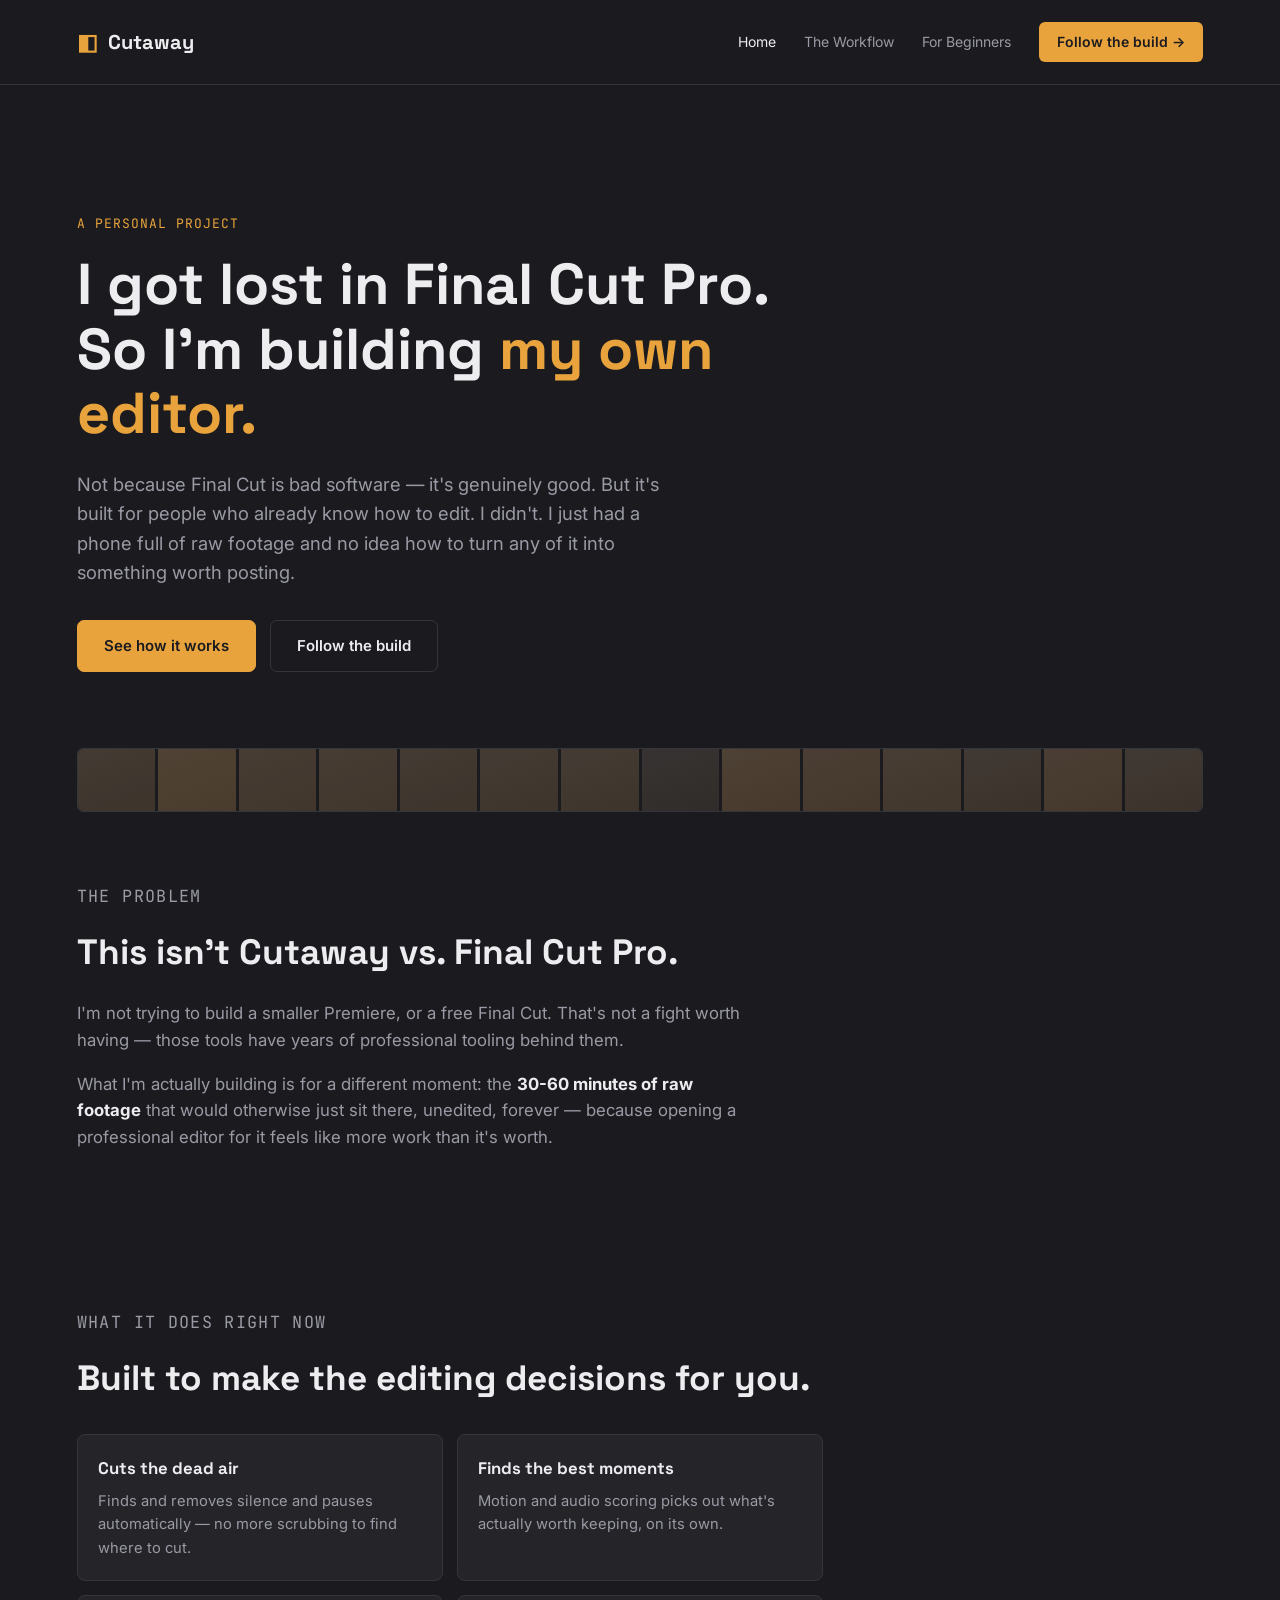
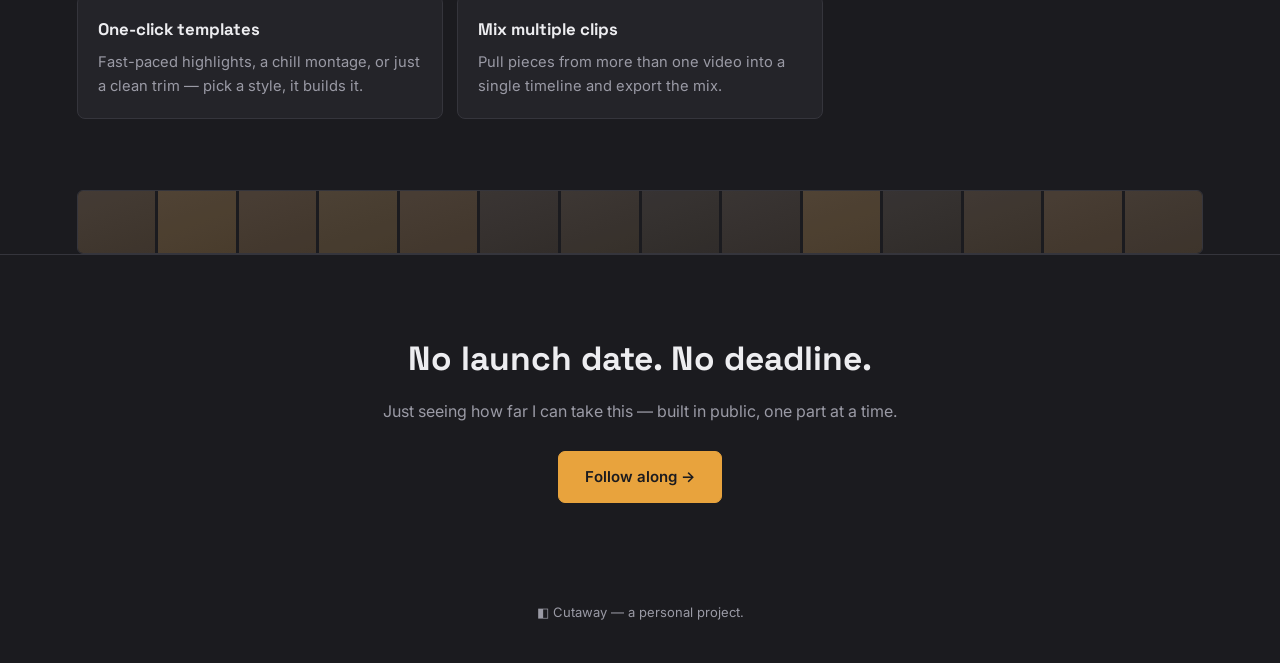
==== index.html @ 30708820 "Add files via upload" ====
<!DOCTYPE html>
<html lang="en">
<head>
<meta charset="UTF-8">
<meta name="viewport" content="width=device-width, initial-scale=1.0">
<title>Cutaway — I got lost in Final Cut Pro, so I'm building my own editor</title>
<meta name="description" content="A personal project: building a video editor for people who get lost in Final Cut Pro or Premiere and just want their raw footage turned into something postable.">
<link rel="stylesheet" href="styles.css">
</head>
<body>

<header class="site-header">
  <a class="wordmark" href="index.html">
    <span class="wordmark-mark">◧</span> Cutaway
  </a>
  <nav class="site-nav">
    <a href="index.html" aria-current="page">Home</a>
    <a href="workflow.html">The Workflow</a>
    <a href="beginners.html">For Beginners</a>
    <a class="nav-cta" href="#follow">Follow the build →</a>
  </nav>
</header>

<section class="hero">
  <p class="hero-eyebrow">A personal project</p>
  <h1>I got lost in Final Cut Pro.<br>So I'm building <em>my own editor.</em></h1>
  <p class="lede">
    Not because Final Cut is bad software — it's genuinely good. But it's built for people
    who already know how to edit. I didn't. I just had a phone full of raw footage and no
    idea how to turn any of it into something worth posting.
  </p>
  <div class="hero-actions">
    <a class="btn btn-primary" href="workflow.html">See how it works</a>
    <a class="btn" href="#follow">Follow the build</a>
  </div>
</section>

<div class="filmstrip" aria-hidden="true" id="filmstrip-1"></div>

<section class="section">
  <p class="section-label">The problem</p>
  <h2>This isn't Cutaway vs. Final Cut Pro.</h2>
  <p>
    I'm not trying to build a smaller Premiere, or a free Final Cut. That's not a fight
    worth having — those tools have years of professional tooling behind them.
  </p>
  <p>
    What I'm actually building is for a different moment: the <strong>30-60 minutes of raw
    footage</strong> that would otherwise just sit there, unedited, forever — because opening
    a professional editor for it feels like more work than it's worth.
  </p>
</section>

<section class="section">
  <p class="section-label">What it does right now</p>
  <h2>Built to make the editing decisions for you.</h2>
  <div class="feature-grid">
    <div class="feature-card">
      <h3>Cuts the dead air</h3>
      <p>Finds and removes silence and pauses automatically — no more scrubbing to find where to cut.</p>
    </div>
    <div class="feature-card">
      <h3>Finds the best moments</h3>
      <p>Motion and audio scoring picks out what's actually worth keeping, on its own.</p>
    </div>
    <div class="feature-card">
      <h3>One-click templates</h3>
      <p>Fast-paced highlights, a chill montage, or just a clean trim — pick a style, it builds it.</p>
    </div>
    <div class="feature-card">
      <h3>Mix multiple clips</h3>
      <p>Pull pieces from more than one video into a single timeline and export the mix.</p>
    </div>
  </div>
</section>

<div class="filmstrip" aria-hidden="true" id="filmstrip-2"></div>

<section class="footer-cta" id="follow">
  <h2>No launch date. No deadline.</h2>
  <p>Just seeing how far I can take this — built in public, one part at a time.</p>
  <a class="btn btn-primary" href="#" target="_blank" rel="noopener">Follow along →</a>
</section>

<footer class="site-footer">
  ◧ Cutaway — a personal project.
</footer>

<script>
  // Gives each filmstrip frame a slightly different, fixed tint so it
  // reads as a real filmstrip rather than a flat repeated pattern —
  // matching the actual app timeline this element is meant to evoke.
  document.querySelectorAll('.filmstrip').forEach((strip) => {
    for (let i = 0; i < 14; i++) {
      const frame = document.createElement('div');
      frame.className = 'filmstrip-frame';
      frame.style.setProperty('--frame-opacity', (0.05 + Math.random() * 0.16).toFixed(2));
      strip.appendChild(frame);
    }
  });
</script>

</body>
</html>
---- styles.css ----
@import url('https://fonts.googleapis.com/css2?family=Space+Grotesk:wght@500;700&family=Inter:wght@400;500;600&family=JetBrains+Mono:wght@500&display=swap');

:root {
  --bg: #1b1b1f;
  --bg-raised: #242429;
  --bg-raised-2: #2c2c33;
  --accent: #e8a33d;
  --accent-dim: #8a6428;
  --text: #ededf0;
  --text-dim: #9a9aa5;
  --border: #35353c;
  --font-display: 'Space Grotesk', sans-serif;
  --font-body: 'Inter', sans-serif;
  --font-mono: 'JetBrains Mono', monospace;
}

* {
  box-sizing: border-box;
}

html {
  scroll-behavior: smooth;
}

body {
  margin: 0;
  background: var(--bg);
  color: var(--text);
  font-family: var(--font-body);
  line-height: 1.6;
  -webkit-font-smoothing: antialiased;
}

a {
  color: inherit;
}

:focus-visible {
  outline: 2px solid var(--accent);
  outline-offset: 3px;
}

/* ---- Header ---- */
.site-header {
  display: flex;
  align-items: center;
  justify-content: space-between;
  padding: 22px 6vw;
  border-bottom: 1px solid var(--border);
  flex-wrap: wrap;
  gap: 16px;
}

.wordmark {
  display: flex;
  align-items: center;
  gap: 10px;
  font-family: var(--font-display);
  font-weight: 700;
  font-size: 20px;
  text-decoration: none;
  color: var(--text);
}

.wordmark-mark {
  color: var(--accent);
  font-size: 22px;
}

.site-nav {
  display: flex;
  align-items: center;
  gap: 28px;
  flex-wrap: wrap;
}

.site-nav a {
  text-decoration: none;
  font-size: 14px;
  color: var(--text-dim);
  transition: color 0.15s ease;
}

.site-nav a:hover,
.site-nav a[aria-current='page'] {
  color: var(--text);
}

.nav-cta {
  background: var(--accent);
  color: #1b1b1f !important;
  padding: 9px 18px;
  border-radius: 6px;
  font-weight: 600;
}

/* ---- Hero ---- */
.hero {
  padding: 9vw 6vw 6vw;
  max-width: 900px;
}

.hero-eyebrow {
  font-family: var(--font-mono);
  font-size: 13px;
  color: var(--accent);
  text-transform: uppercase;
  letter-spacing: 0.08em;
  margin-bottom: 18px;
}

.hero h1 {
  font-family: var(--font-display);
  font-size: clamp(2.2rem, 5.5vw, 3.6rem);
  font-weight: 700;
  line-height: 1.12;
  margin: 0 0 24px;
}

.hero h1 em {
  font-style: normal;
  color: var(--accent);
}

.hero p.lede {
  font-size: 1.15rem;
  color: var(--text-dim);
  max-width: 620px;
  margin: 0 0 32px;
}

.hero-actions {
  display: flex;
  gap: 14px;
  flex-wrap: wrap;
}

.btn {
  display: inline-block;
  padding: 13px 26px;
  border-radius: 7px;
  font-weight: 600;
  font-size: 15px;
  text-decoration: none;
  border: 1px solid var(--border);
  color: var(--text);
  transition: border-color 0.15s ease, background 0.15s ease;
}

.btn:hover {
  border-color: var(--accent-dim);
}

.btn-primary {
  background: var(--accent);
  color: #1b1b1f;
  border-color: var(--accent);
}

.btn-primary:hover {
  filter: brightness(1.08);
}

/* ---- Filmstrip signature divider ---- */
/* Echoes the app's own timeline UI — the thing anyone who's watched
   the build series will immediately recognize. Used deliberately in
   exactly two places, not as generic decoration. */
.filmstrip {
  display: flex;
  gap: 3px;
  height: 64px;
  margin: 0 6vw;
  border-radius: 6px;
  overflow: hidden;
  border: 1px solid var(--border);
}

.filmstrip-frame {
  flex: 1;
  background: linear-gradient(160deg, var(--bg-raised-2), var(--bg-raised));
  position: relative;
}

.filmstrip-frame::after {
  content: '';
  position: absolute;
  inset: 0;
  background: var(--accent);
  opacity: var(--frame-opacity, 0.08);
}

@media (prefers-reduced-motion: no-preference) {
  .filmstrip-frame::after {
    transition: opacity 2.4s ease;
  }
}

/* ---- Sections ---- */
.section {
  padding: 5.5vw 6vw;
  max-width: 900px;
}

.section-label {
  font-family: var(--font-mono);
  font-size: 12px;
  text-transform: uppercase;
  letter-spacing: 0.08em;
  color: var(--text-dim);
  margin: 0 0 14px;
}

.section h2 {
  font-family: var(--font-display);
  font-size: clamp(1.6rem, 3.5vw, 2.2rem);
  margin: 0 0 20px;
}

.section p {
  color: var(--text-dim);
  font-size: 1.05rem;
  max-width: 680px;
}

.section p strong {
  color: var(--text);
}

/* ---- Feature grid ---- */
.feature-grid {
  display: grid;
  grid-template-columns: repeat(2, 1fr);
  gap: 14px;
  margin-top: 28px;
}

.feature-card {
  background: var(--bg-raised);
  border: 1px solid var(--border);
  border-radius: 8px;
  padding: 20px;
}

.feature-card h3 {
  font-family: var(--font-display);
  font-size: 1.05rem;
  margin: 0 0 8px;
}

.feature-card p {
  font-size: 0.92rem;
  margin: 0;
}

@media (max-width: 640px) {
  .feature-grid {
    grid-template-columns: 1fr;
  }
}

/* ---- Content pages (workflow / beginners) ---- */
.article {
  padding: 6vw 6vw 4vw;
  max-width: 720px;
}

.article h1 {
  font-family: var(--font-display);
  font-size: clamp(1.9rem, 4.5vw, 2.6rem);
  line-height: 1.18;
  margin: 0 0 20px;
}

.article h2 {
  font-family: var(--font-display);
  font-size: 1.35rem;
  margin: 40px 0 14px;
}

.article p,
.article li {
  color: var(--text-dim);
  font-size: 1.05rem;
}

.article strong {
  color: var(--text);
}

.article ul,
.article ol {
  padding-left: 22px;
}

/* ---- Footer CTA ---- */
.footer-cta {
  padding: 6vw;
  text-align: center;
  border-top: 1px solid var(--border);
}

.footer-cta h2 {
  font-family: var(--font-display);
  font-size: clamp(1.6rem, 3.5vw, 2.1rem);
  margin: 0 0 14px;
}

.footer-cta p {
  color: var(--text-dim);
  margin: 0 0 26px;
}

.site-footer {
  padding: 22px 6vw 40px;
  text-align: center;
  color: var(--text-dim);
  font-size: 13px;
}
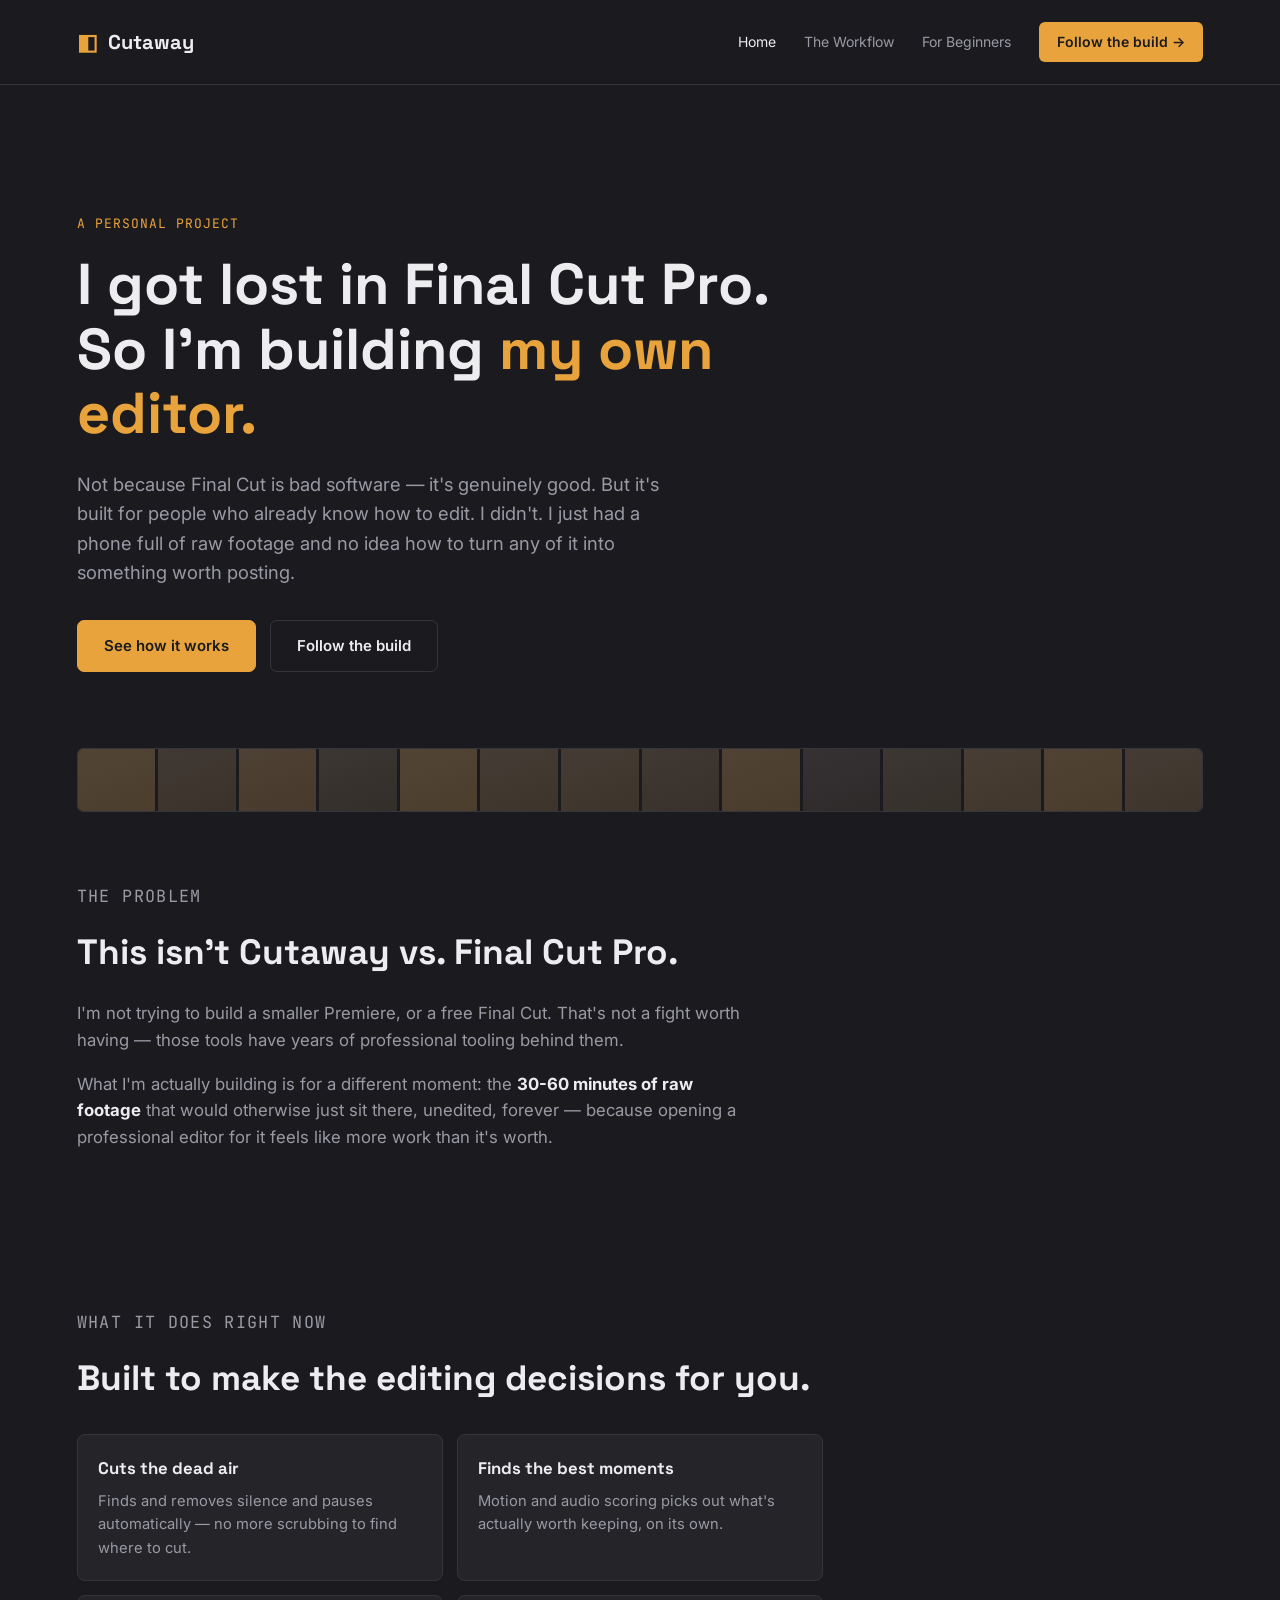
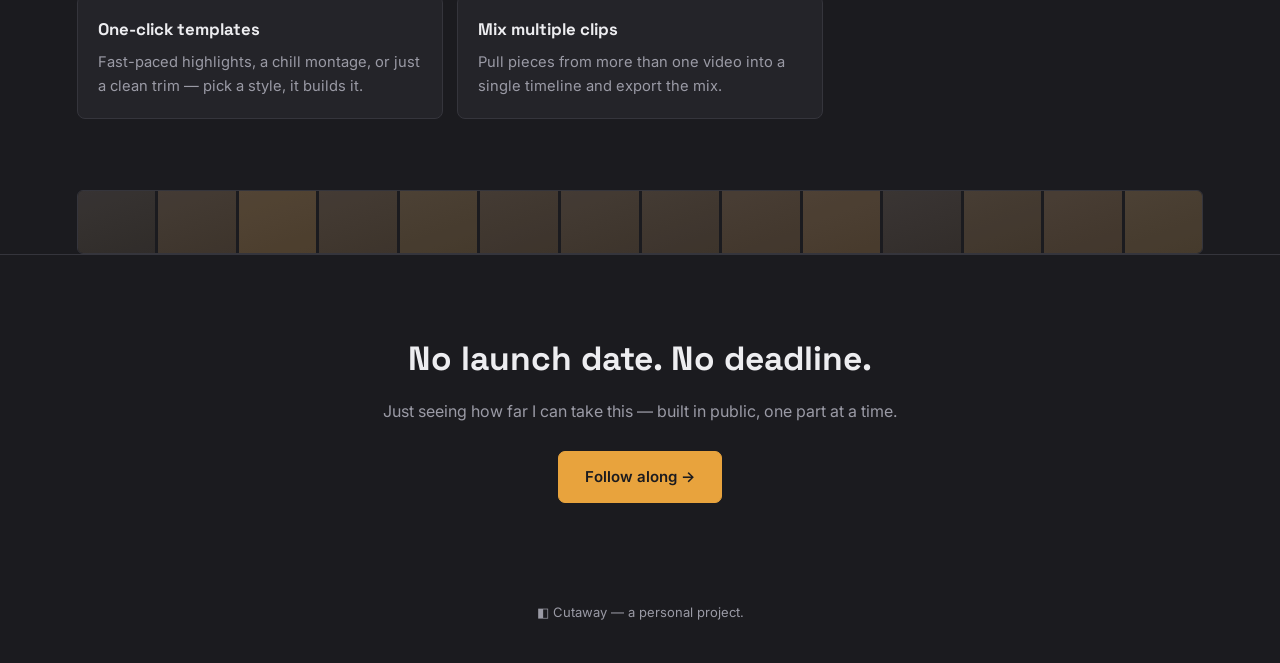
==== commit 387104a4: "add real follow link" ====
--- a/index.html
+++ b/index.html
@@ -79,7 +79,7 @@
 <section class="footer-cta" id="follow">
   <h2>No launch date. No deadline.</h2>
   <p>Just seeing how far I can take this — built in public, one part at a time.</p>
-  <a class="btn btn-primary" href="#" target="_blank" rel="noopener">Follow along →</a>
+  <a class="btn btn-primary" href="https://www.instagram.com/its.maiava/" target="_blank" rel="noopener">Follow along →</a>
 </section>
 
 <footer class="site-footer">
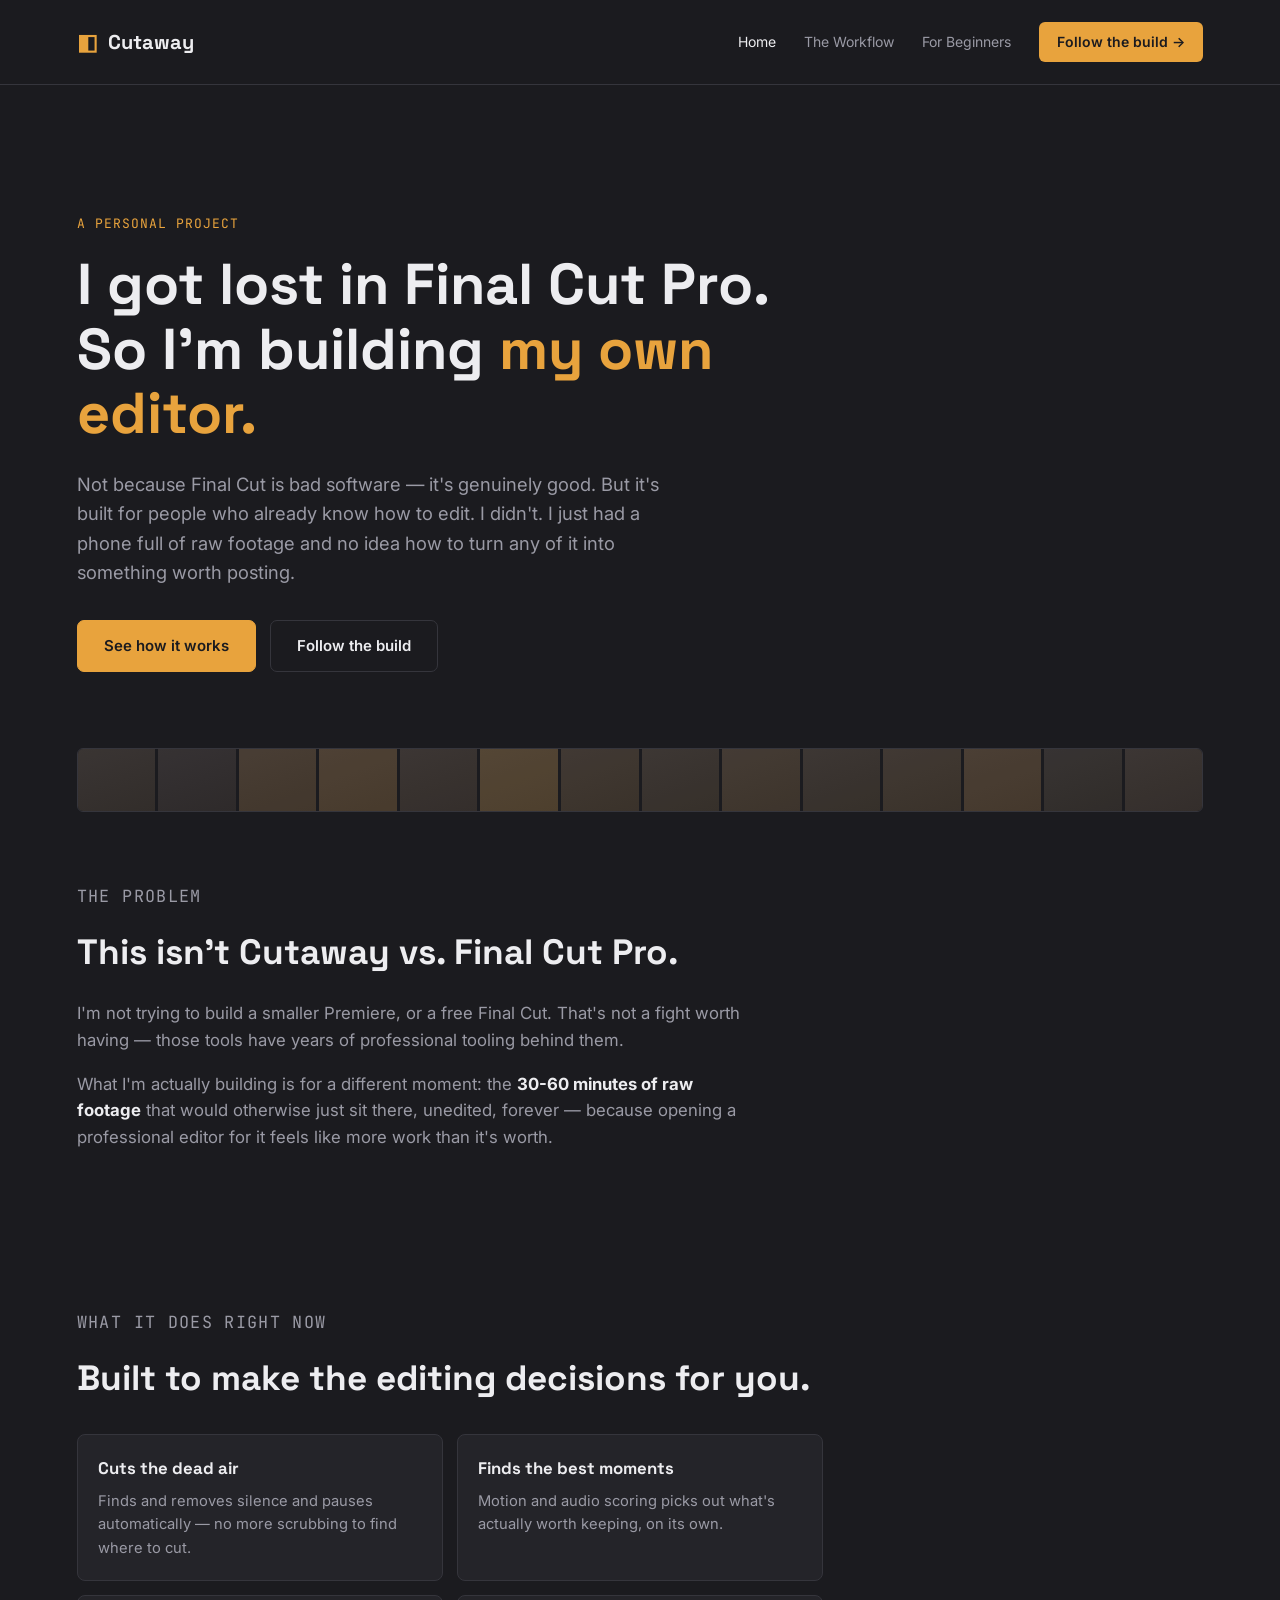
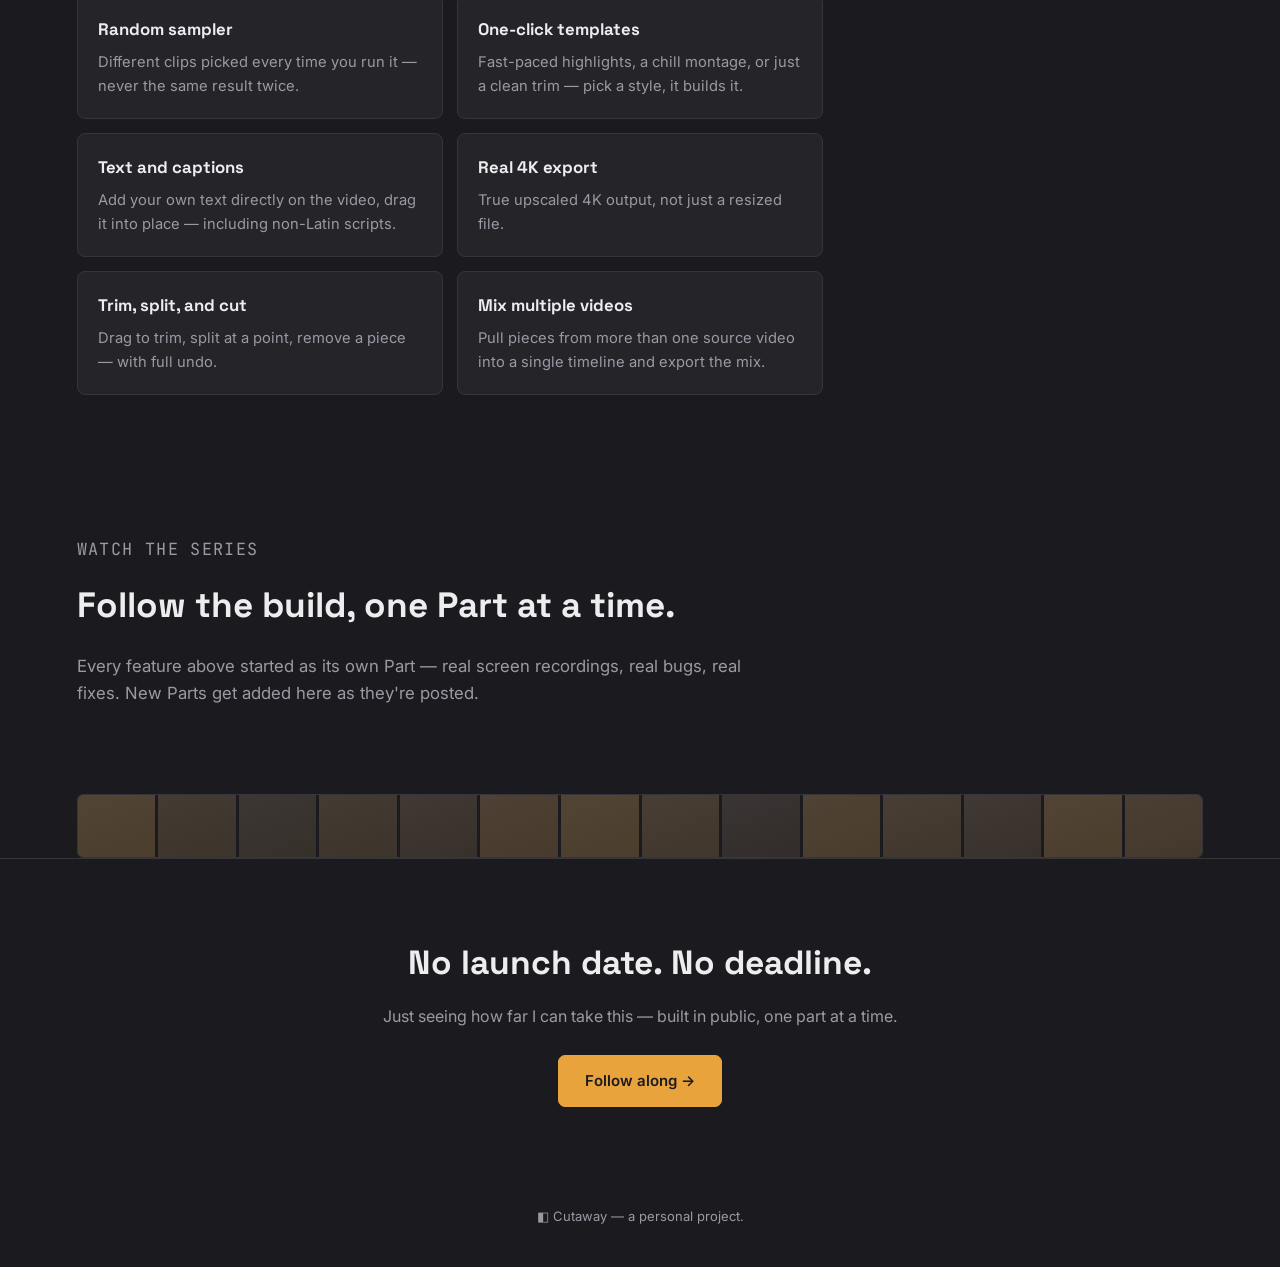
==== commit e8439b77: "Add files via upload" ====
--- a/index.html
+++ b/index.html
@@ -64,13 +64,43 @@
       <p>Motion and audio scoring picks out what's actually worth keeping, on its own.</p>
     </div>
     <div class="feature-card">
+      <h3>Random sampler</h3>
+      <p>Different clips picked every time you run it — never the same result twice.</p>
+    </div>
+    <div class="feature-card">
       <h3>One-click templates</h3>
       <p>Fast-paced highlights, a chill montage, or just a clean trim — pick a style, it builds it.</p>
     </div>
     <div class="feature-card">
-      <h3>Mix multiple clips</h3>
-      <p>Pull pieces from more than one video into a single timeline and export the mix.</p>
+      <h3>Text and captions</h3>
+      <p>Add your own text directly on the video, drag it into place — including non-Latin scripts.</p>
     </div>
+    <div class="feature-card">
+      <h3>Real 4K export</h3>
+      <p>True upscaled 4K output, not just a resized file.</p>
+    </div>
+    <div class="feature-card">
+      <h3>Trim, split, and cut</h3>
+      <p>Drag to trim, split at a point, remove a piece — with full undo.</p>
+    </div>
+    <div class="feature-card">
+      <h3>Mix multiple videos</h3>
+      <p>Pull pieces from more than one source video into a single timeline and export the mix.</p>
+    </div>
+  </div>
+</section>
+
+<section class="section" id="watch">
+  <p class="section-label">Watch the series</p>
+  <h2>Follow the build, one Part at a time.</h2>
+  <p>
+    Every feature above started as its own Part — real screen recordings, real bugs,
+    real fixes. New Parts get added here as they're posted.
+  </p>
+  <div class="reel-grid">
+    <blockquote class="instagram-media" data-instgrm-permalink="https://www.instagram.com/reel/DcCa1-chhxQ/" data-instgrm-version="14"></blockquote>
+    <blockquote class="instagram-media" data-instgrm-permalink="https://www.instagram.com/reel/DcNFa6VqMWk/" data-instgrm-version="14"></blockquote>
+    <blockquote class="instagram-media" data-instgrm-permalink="https://www.instagram.com/reel/DcUa-qPhGr4/" data-instgrm-version="14"></blockquote>
   </div>
 </section>
 
@@ -100,5 +130,10 @@
   });
 </script>
 
+<!-- Instagram's official embed widget — renders the blockquotes above
+     into real playable Reels, pulling live like/comment counts and
+     linking back to the actual post on Instagram. -->
+<script async src="//www.instagram.com/embed.js"></script>
+
 </body>
 </html>
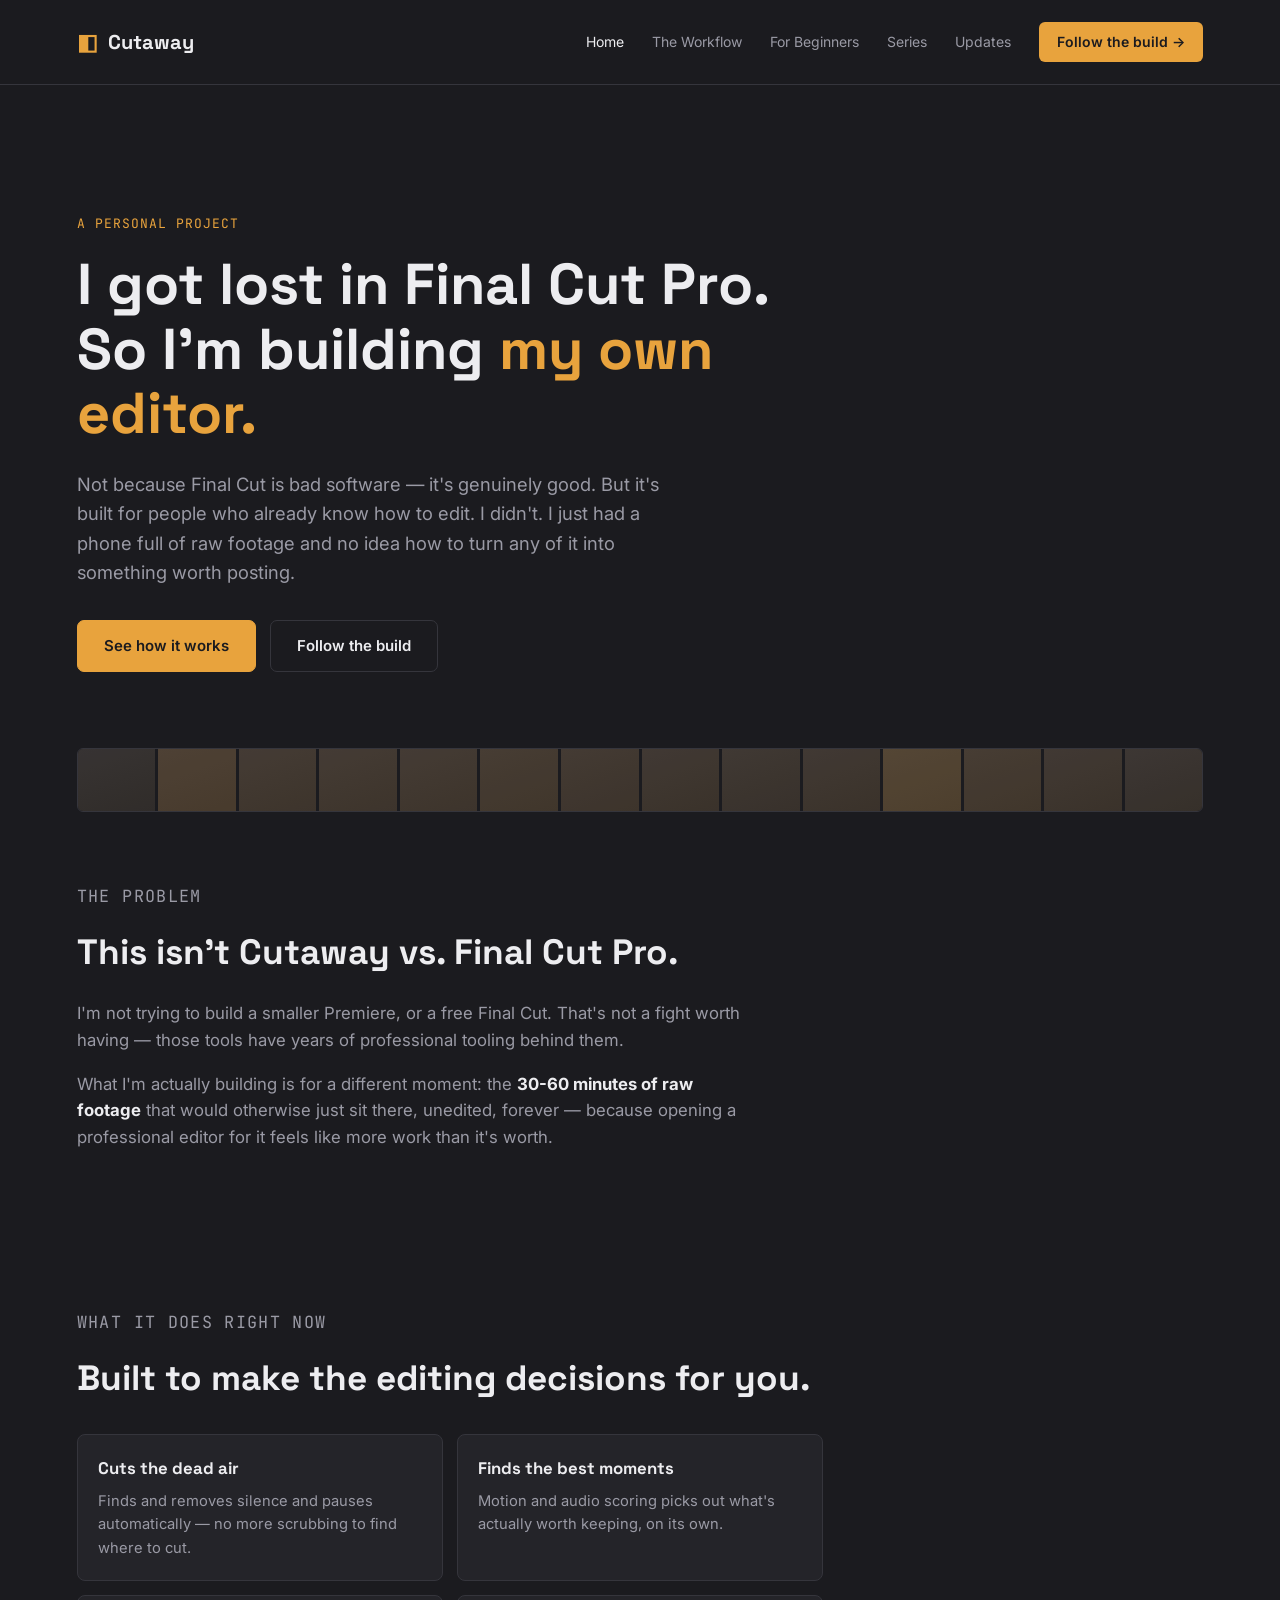
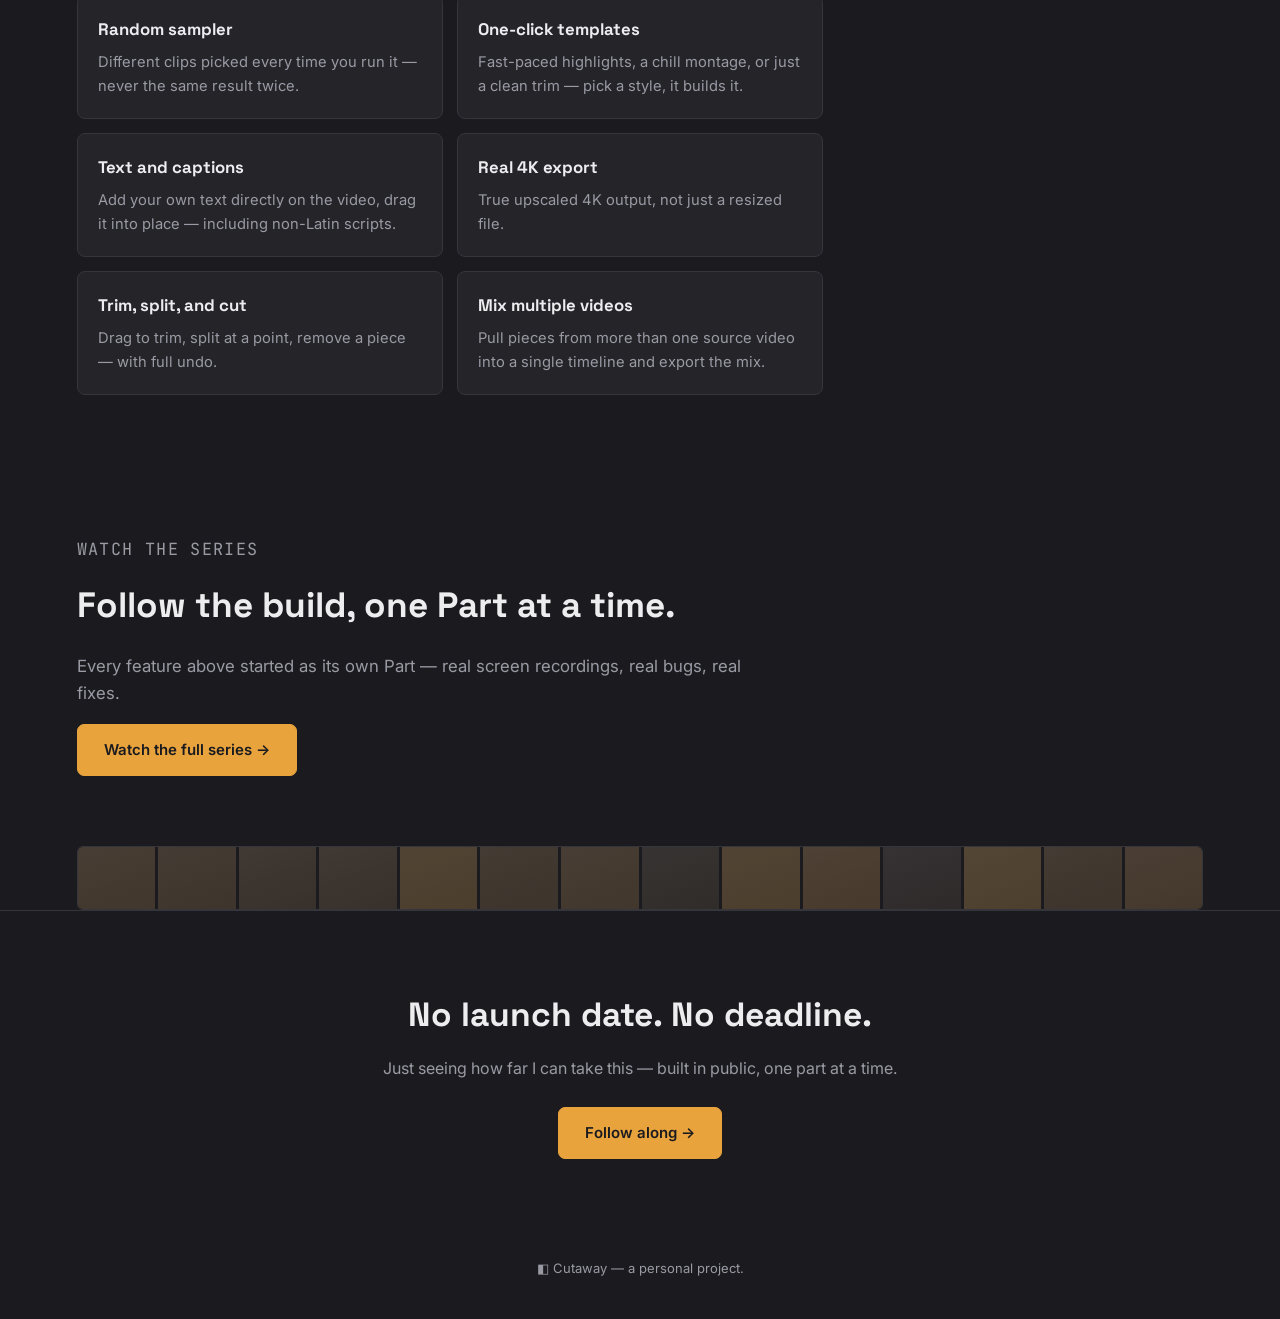
==== commit afa9eb29: "add series and update pages, expand workflow guide" ====
--- a/index.html
+++ b/index.html
@@ -17,6 +17,8 @@
     <a href="index.html" aria-current="page">Home</a>
     <a href="workflow.html">The Workflow</a>
     <a href="beginners.html">For Beginners</a>
+    <a href="series.html">Series</a>
+    <a href="updates.html">Updates</a>
     <a class="nav-cta" href="#follow">Follow the build →</a>
   </nav>
 </header>
@@ -95,13 +97,9 @@
   <h2>Follow the build, one Part at a time.</h2>
   <p>
     Every feature above started as its own Part — real screen recordings, real bugs,
-    real fixes. New Parts get added here as they're posted.
+    real fixes.
   </p>
-  <div class="reel-grid">
-    <blockquote class="instagram-media" data-instgrm-permalink="https://www.instagram.com/reel/DcCa1-chhxQ/" data-instgrm-version="14"></blockquote>
-    <blockquote class="instagram-media" data-instgrm-permalink="https://www.instagram.com/reel/DcNFa6VqMWk/" data-instgrm-version="14"></blockquote>
-    <blockquote class="instagram-media" data-instgrm-permalink="https://www.instagram.com/reel/DcUa-qPhGr4/" data-instgrm-version="14"></blockquote>
-  </div>
+  <a class="btn btn-primary" href="series.html">Watch the full series →</a>
 </section>
 
 <div class="filmstrip" aria-hidden="true" id="filmstrip-2"></div>
@@ -130,10 +128,5 @@
   });
 </script>
 
-<!-- Instagram's official embed widget — renders the blockquotes above
-     into real playable Reels, pulling live like/comment counts and
-     linking back to the actual post on Instagram. -->
-<script async src="//www.instagram.com/embed.js"></script>
-
 </body>
 </html>
--- a/styles.css
+++ b/styles.css
@@ -100,6 +100,10 @@
   max-width: 900px;
 }
 
+.hero-compact {
+  padding: 5vw 6vw 3vw;
+}
+
 .hero-eyebrow {
   font-family: var(--font-mono);
   font-size: 13px;
@@ -258,6 +262,24 @@
   }
 }
 
+/* ---- Reel embeds ---- */
+.reel-grid {
+  display: flex;
+  flex-wrap: wrap;
+  gap: 20px;
+  margin-top: 28px;
+}
+
+/* Instagram's embed widget sets its own internal sizing once embed.js
+   runs, but constraining the blockquote's max-width up front avoids
+   an oversized flash of unstyled content before the script loads. */
+.reel-grid > blockquote.instagram-media {
+  margin: 0 !important;
+  max-width: 328px !important;
+  min-width: 280px !important;
+  width: 100% !important;
+}
+
 /* ---- Content pages (workflow / beginners) ---- */
 .article {
   padding: 6vw 6vw 4vw;
@@ -316,3 +338,55 @@
   color: var(--text-dim);
   font-size: 13px;
 }
+
+/* ---- Changelog ---- */
+.changelog {
+  display: flex;
+  flex-direction: column;
+  gap: 18px;
+  max-width: 720px;
+}
+
+.changelog-entry {
+  padding: 20px;
+  background: var(--bg-raised);
+  border: 1px solid var(--border);
+  border-radius: 8px;
+}
+
+.changelog-entry h3 {
+  font-family: var(--font-display);
+  font-size: 1.05rem;
+  margin: 10px 0 8px;
+}
+
+.changelog-entry p {
+  font-size: 0.95rem;
+  margin: 0;
+}
+
+.changelog-tag {
+  display: inline-block;
+  font-family: var(--font-mono);
+  font-size: 11px;
+  text-transform: uppercase;
+  letter-spacing: 0.05em;
+  padding: 3px 9px;
+  border-radius: 4px;
+}
+
+.changelog-tag.feature {
+  background: rgba(232, 163, 61, 0.15);
+  color: var(--accent);
+}
+
+.changelog-tag.fix {
+  background: rgba(107, 168, 216, 0.15);
+  color: #6ba8d8;
+}
+
+.changelog-tag.site {
+  background: rgba(154, 154, 165, 0.15);
+  color: var(--text-dim);
+}
+
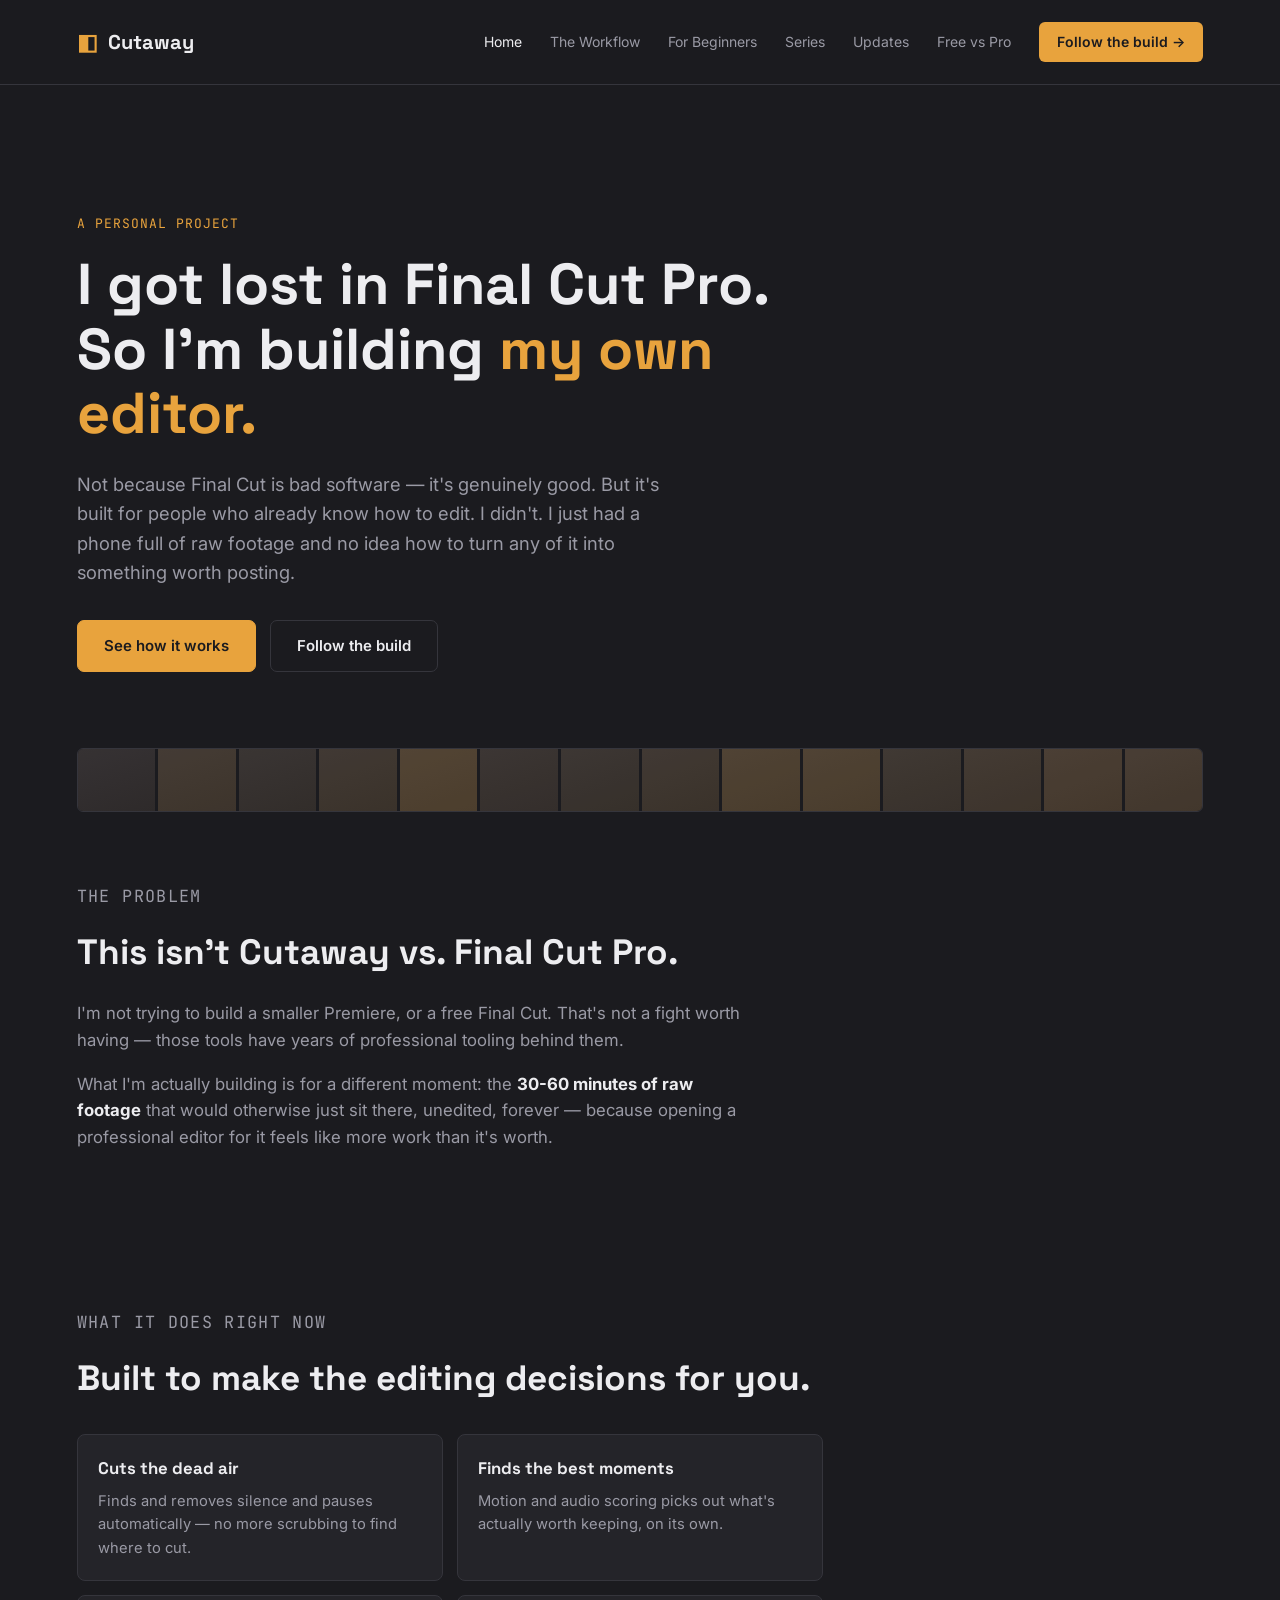
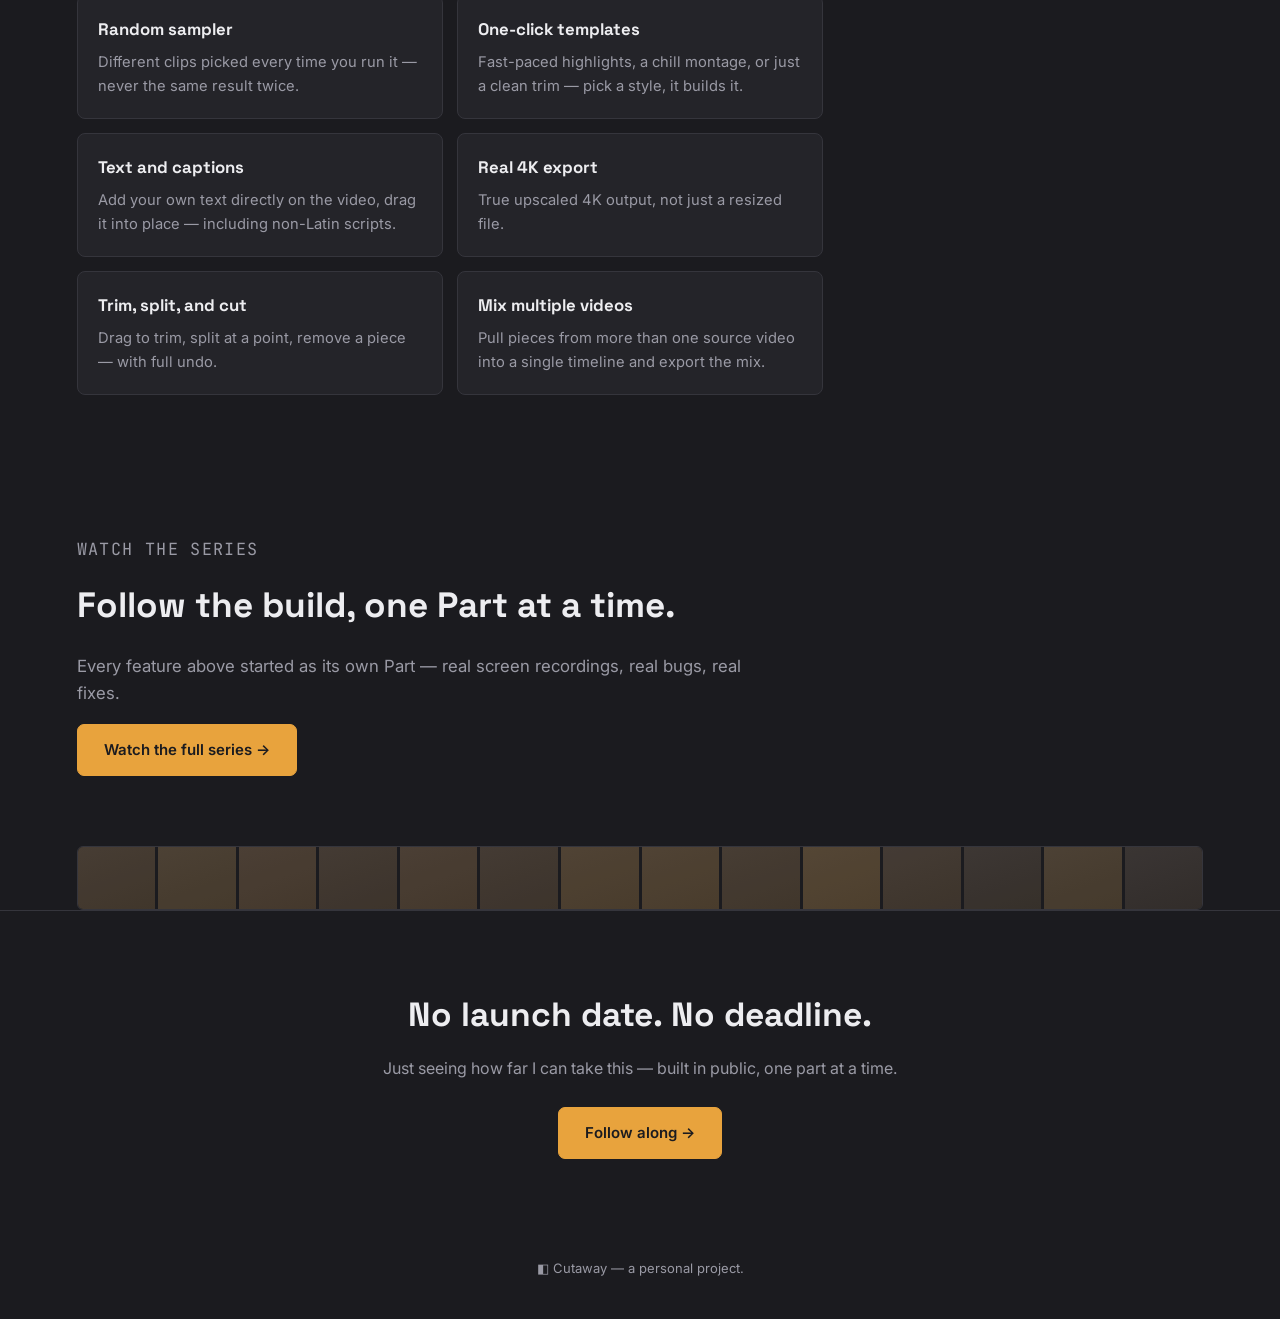
==== commit 2f6481cb: "add pricing page, coming-next section changelog updates" ====
--- a/index.html
+++ b/index.html
@@ -19,6 +19,7 @@
     <a href="beginners.html">For Beginners</a>
     <a href="series.html">Series</a>
     <a href="updates.html">Updates</a>
+    <a href="pricing.html">Free vs Pro</a>
     <a class="nav-cta" href="#follow">Follow the build →</a>
   </nav>
 </header>
--- a/styles.css
+++ b/styles.css
@@ -390,3 +390,67 @@
   color: var(--text-dim);
 }
 
+/* ---- Free vs Pro tier cards ---- */
+.tier-grid {
+  display: grid;
+  grid-template-columns: 1fr 1fr;
+  gap: 20px;
+  max-width: 900px;
+}
+
+.tier-card {
+  padding: 24px;
+  background: var(--bg-raised);
+  border: 1px solid var(--border);
+  border-radius: 10px;
+}
+
+.tier-card-pro {
+  border-color: var(--accent-dim);
+  background: rgba(232, 163, 61, 0.06);
+}
+
+.tier-card h2 {
+  font-family: var(--font-display);
+  font-size: 1.4rem;
+  margin: 6px 0 18px;
+}
+
+.tier-list {
+  list-style: none;
+  padding: 0;
+  margin: 0 0 18px;
+  display: flex;
+  flex-direction: column;
+  gap: 10px;
+}
+
+.tier-list li {
+  padding-left: 22px;
+  position: relative;
+  font-size: 0.95rem;
+  color: var(--text);
+}
+
+.tier-list li::before {
+  content: '✓';
+  position: absolute;
+  left: 0;
+  color: var(--accent);
+  font-weight: 700;
+}
+
+.tier-note {
+  font-size: 0.85rem;
+  color: var(--text-dim);
+  margin: 0;
+  padding-top: 14px;
+  border-top: 1px solid var(--border);
+}
+
+@media (max-width: 640px) {
+  .tier-grid {
+    grid-template-columns: 1fr;
+  }
+}
+
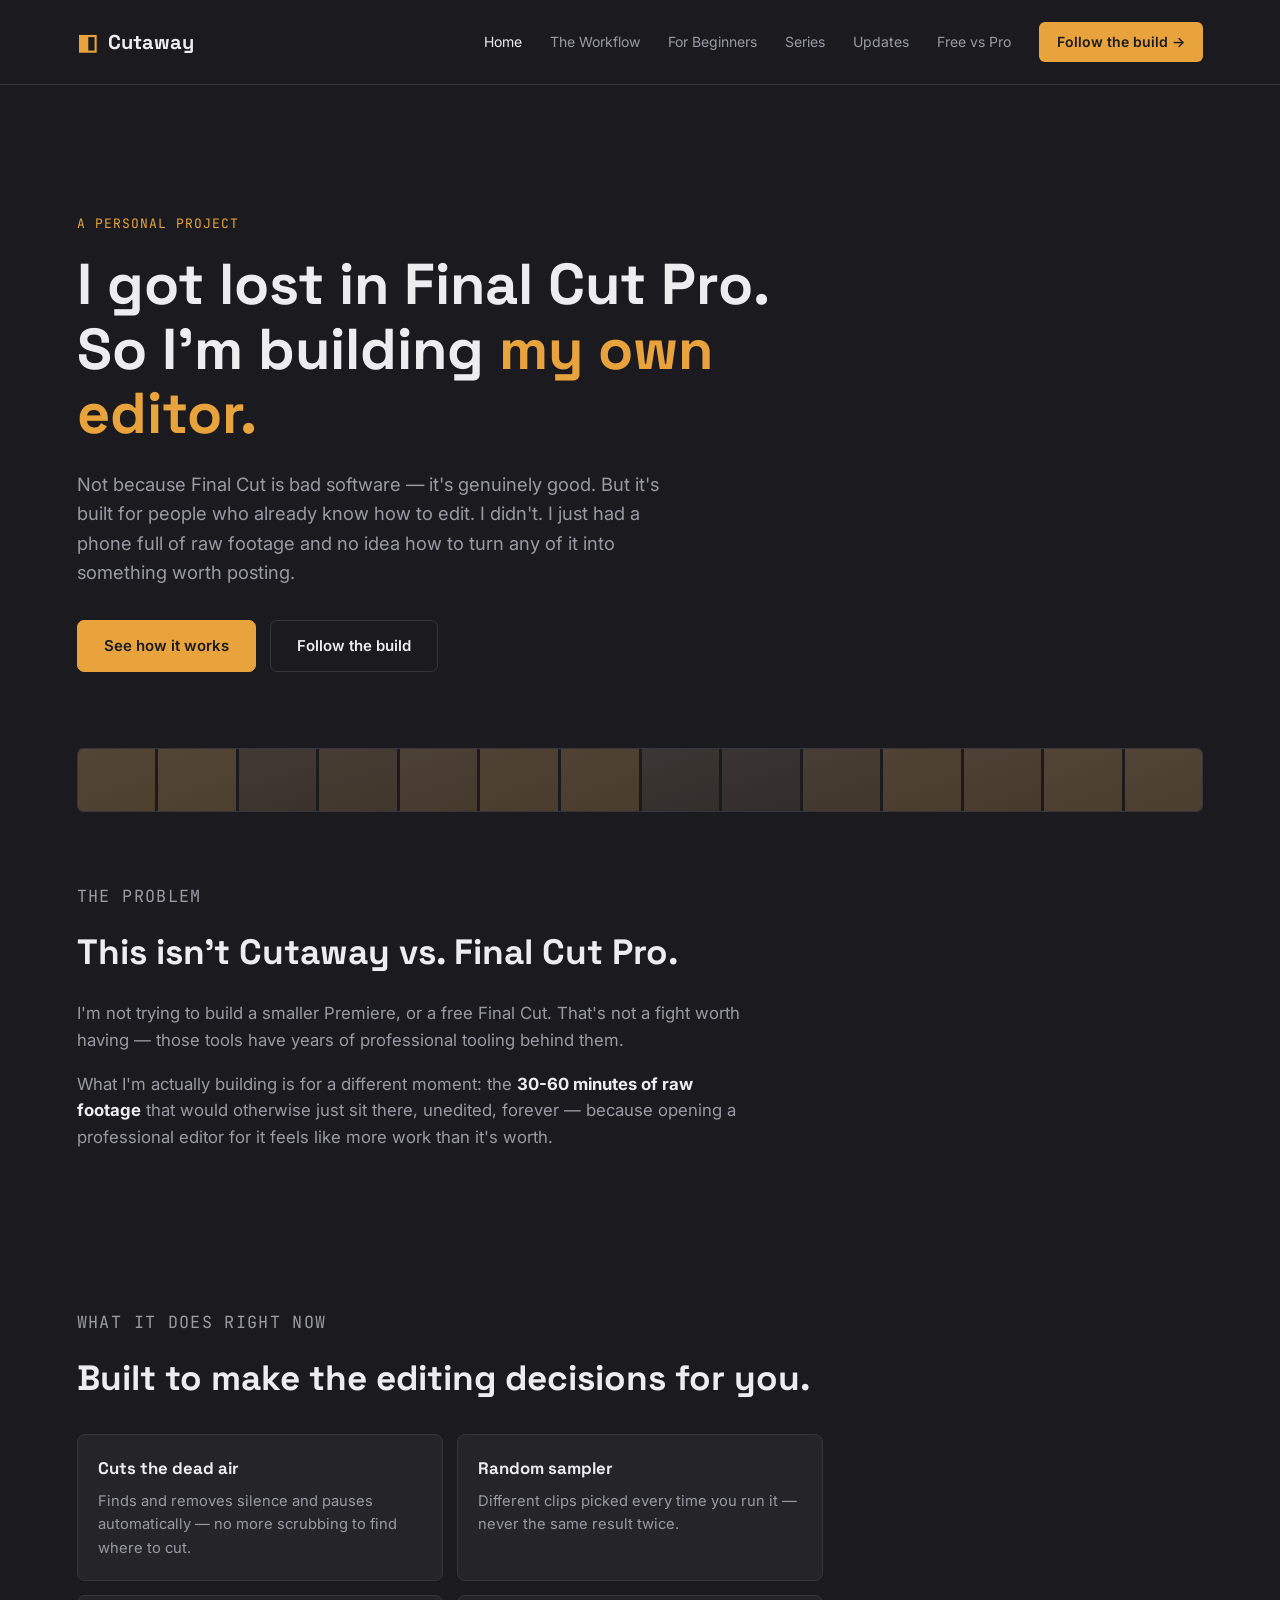
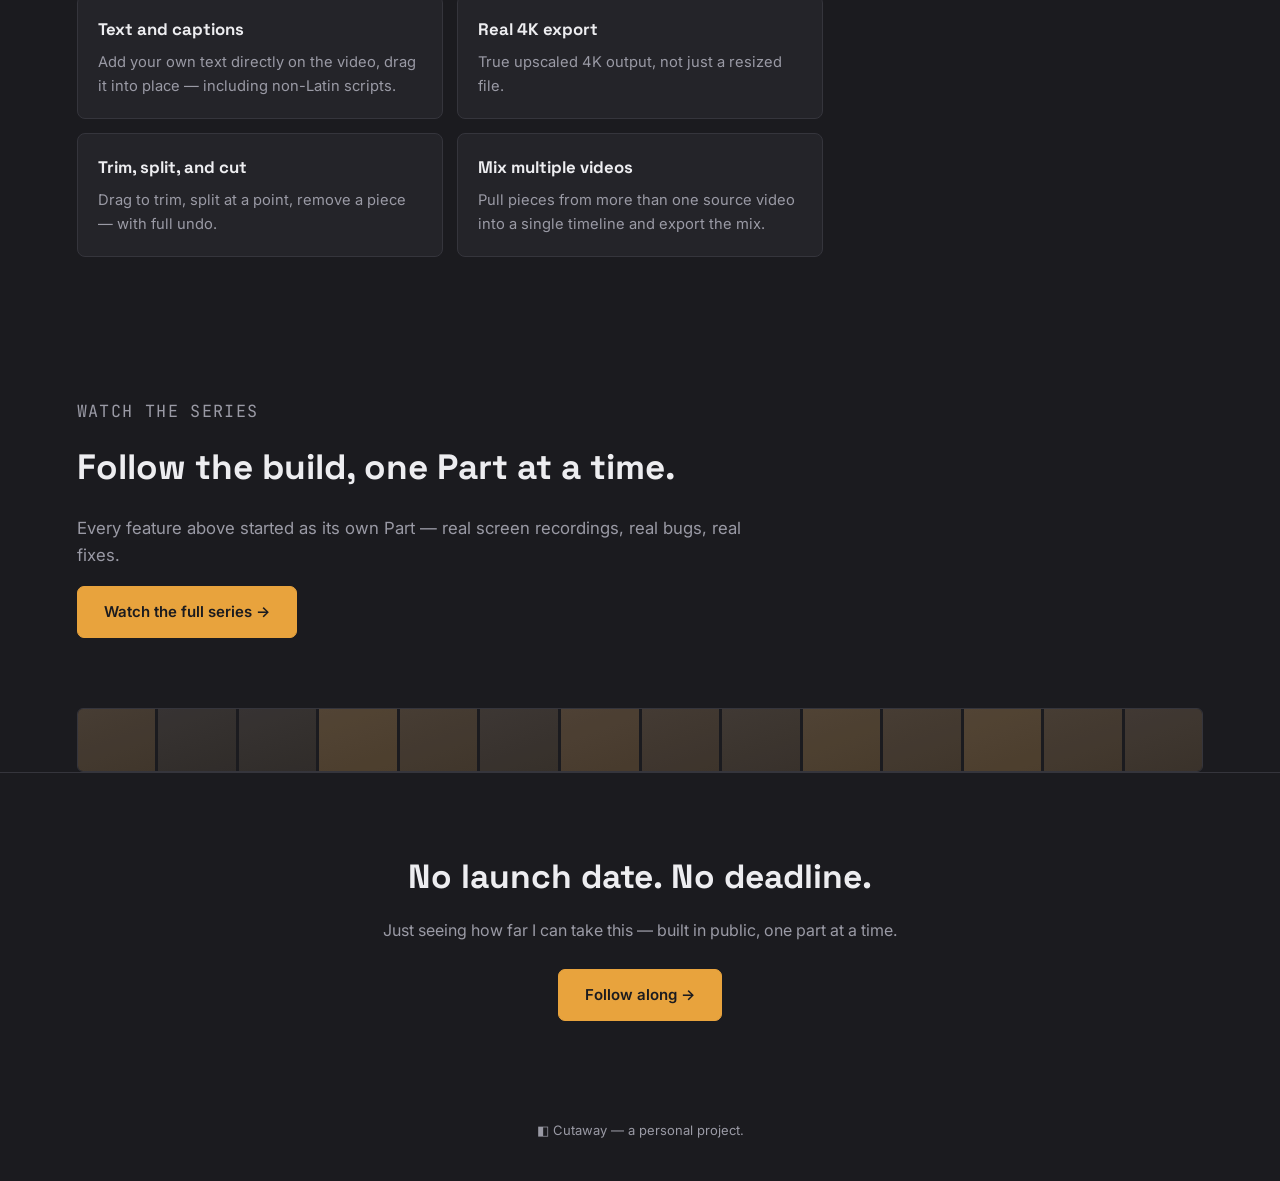
==== commit dc059136: "remove highlight reel from site note it's paused not gone" ====
--- a/index.html
+++ b/index.html
@@ -63,16 +63,8 @@
       <p>Finds and removes silence and pauses automatically — no more scrubbing to find where to cut.</p>
     </div>
     <div class="feature-card">
-      <h3>Finds the best moments</h3>
-      <p>Motion and audio scoring picks out what's actually worth keeping, on its own.</p>
-    </div>
-    <div class="feature-card">
       <h3>Random sampler</h3>
       <p>Different clips picked every time you run it — never the same result twice.</p>
-    </div>
-    <div class="feature-card">
-      <h3>One-click templates</h3>
-      <p>Fast-paced highlights, a chill montage, or just a clean trim — pick a style, it builds it.</p>
     </div>
     <div class="feature-card">
       <h3>Text and captions</h3>
--- a/styles.css
+++ b/styles.css
@@ -268,6 +268,10 @@
   flex-wrap: wrap;
   gap: 20px;
   margin-top: 28px;
+  max-height: 900px;
+  overflow-y: auto;
+  padding-right: 8px;
+  align-content: flex-start;
 }
 
 /* Instagram's embed widget sets its own internal sizing once embed.js
@@ -345,6 +349,16 @@
   flex-direction: column;
   gap: 18px;
   max-width: 720px;
+  max-height: 700px;
+  overflow-y: auto;
+  padding-right: 8px;
+}
+
+.coming-next-grid {
+  max-height: 400px;
+  overflow-y: auto;
+  padding-right: 8px;
+  align-content: flex-start;
 }
 
 .changelog-entry {
@@ -390,6 +404,11 @@
   color: var(--text-dim);
 }
 
+.changelog-tag.removed {
+  background: rgba(214, 107, 107, 0.15);
+  color: #d66b6b;
+}
+
 /* ---- Free vs Pro tier cards ---- */
 .tier-grid {
   display: grid;
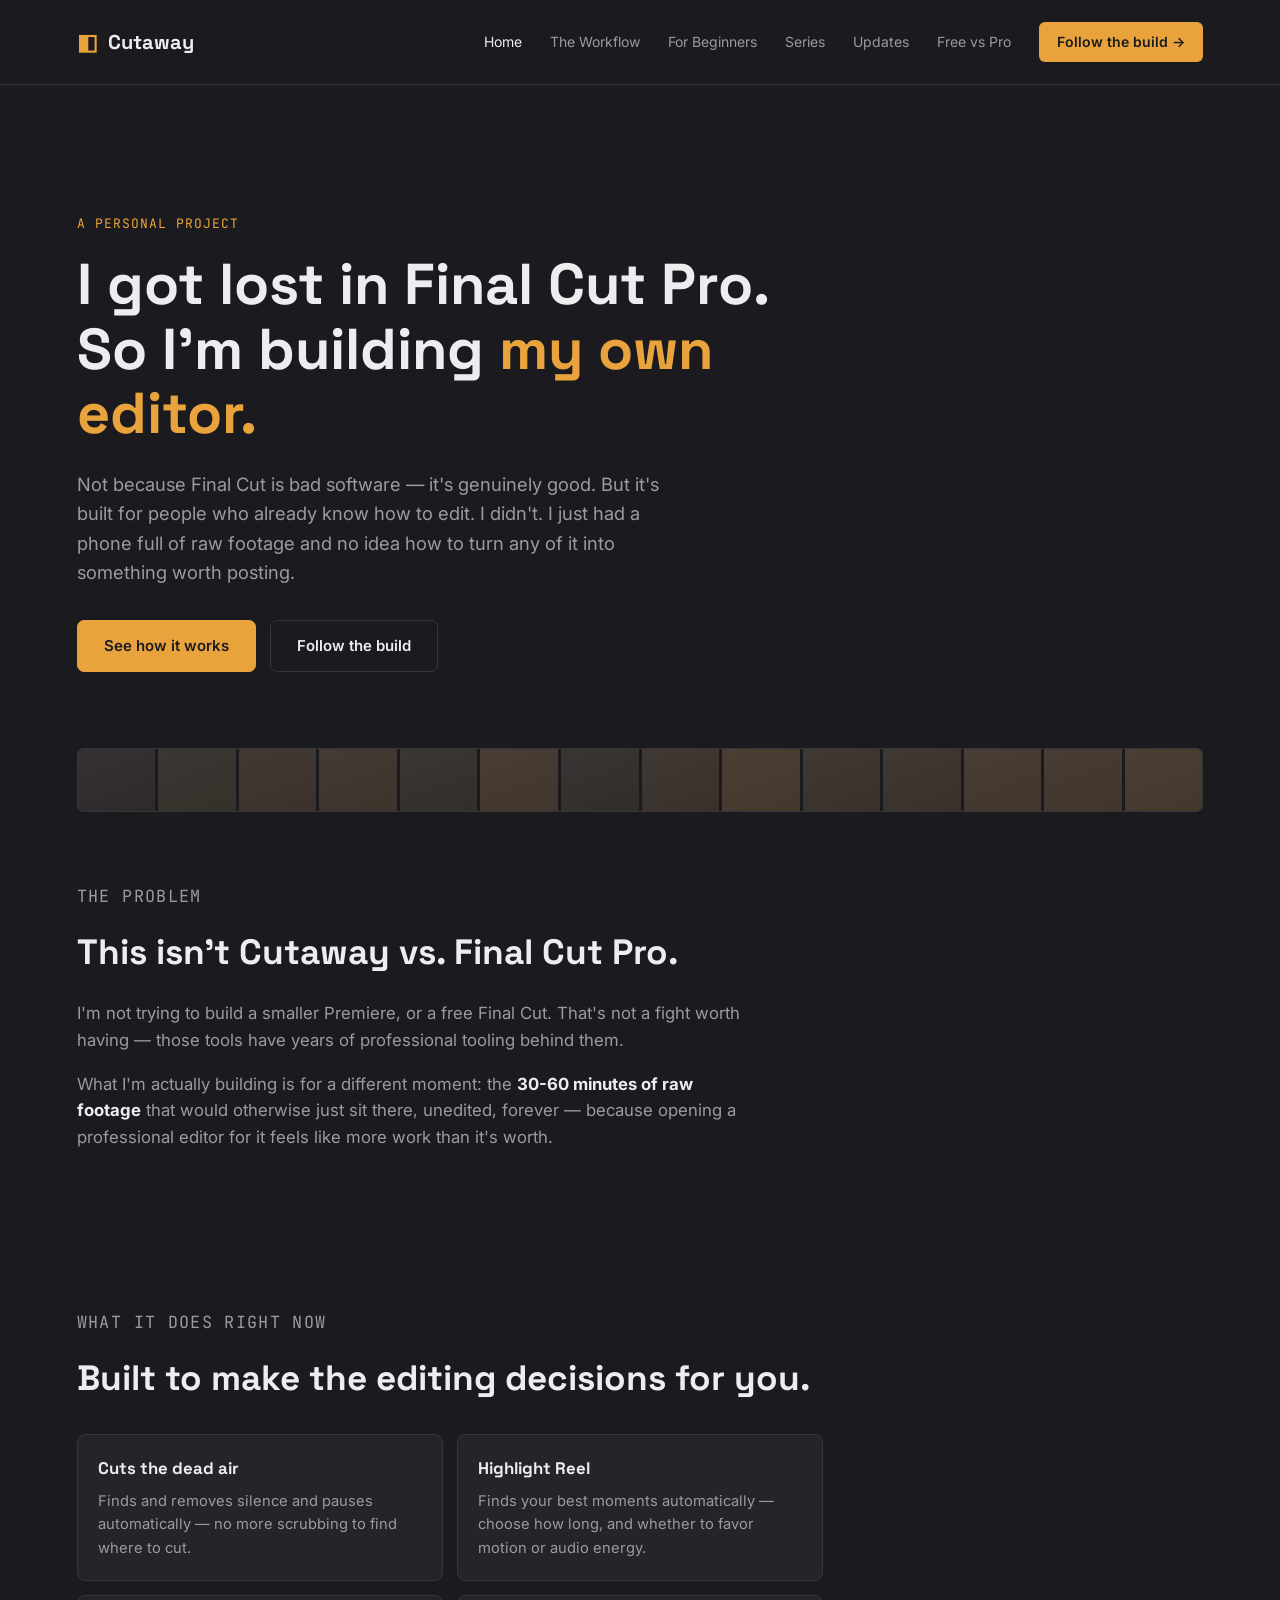
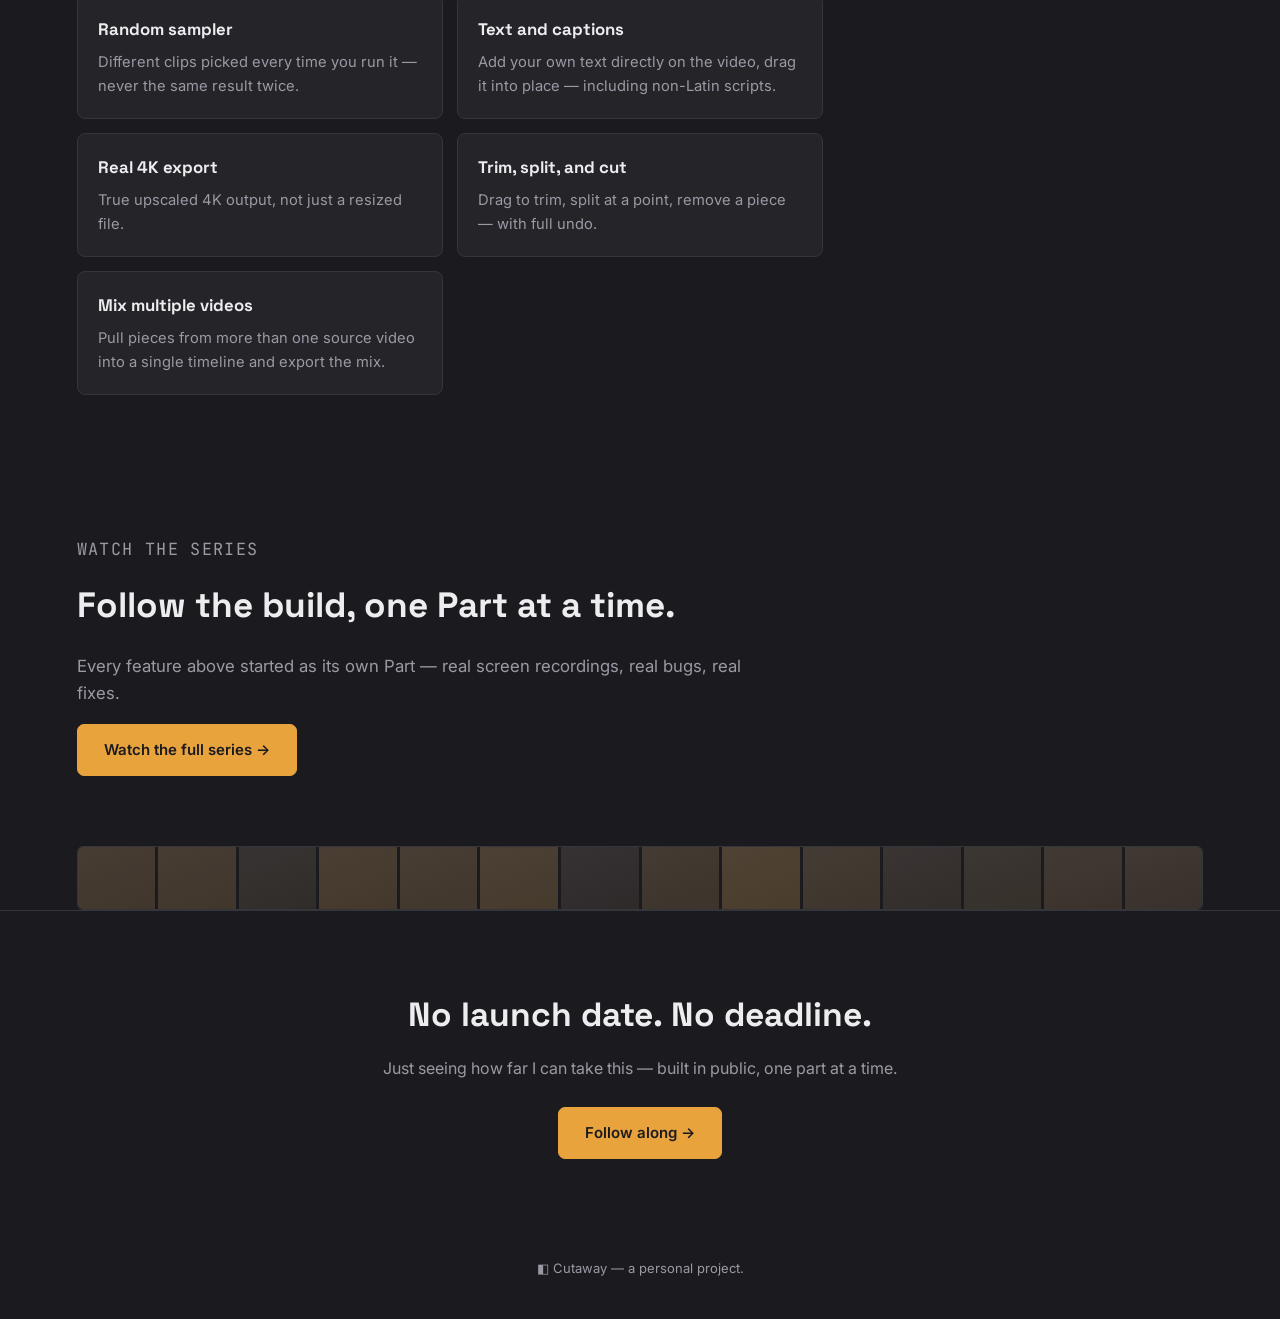
==== commit f9b817ec: "highlight reel is back — site update" ====
--- a/index.html
+++ b/index.html
@@ -63,6 +63,10 @@
       <p>Finds and removes silence and pauses automatically — no more scrubbing to find where to cut.</p>
     </div>
     <div class="feature-card">
+      <h3>Highlight Reel</h3>
+      <p>Finds your best moments automatically — choose how long, and whether to favor motion or audio energy.</p>
+    </div>
+    <div class="feature-card">
       <h3>Random sampler</h3>
       <p>Different clips picked every time you run it — never the same result twice.</p>
     </div>
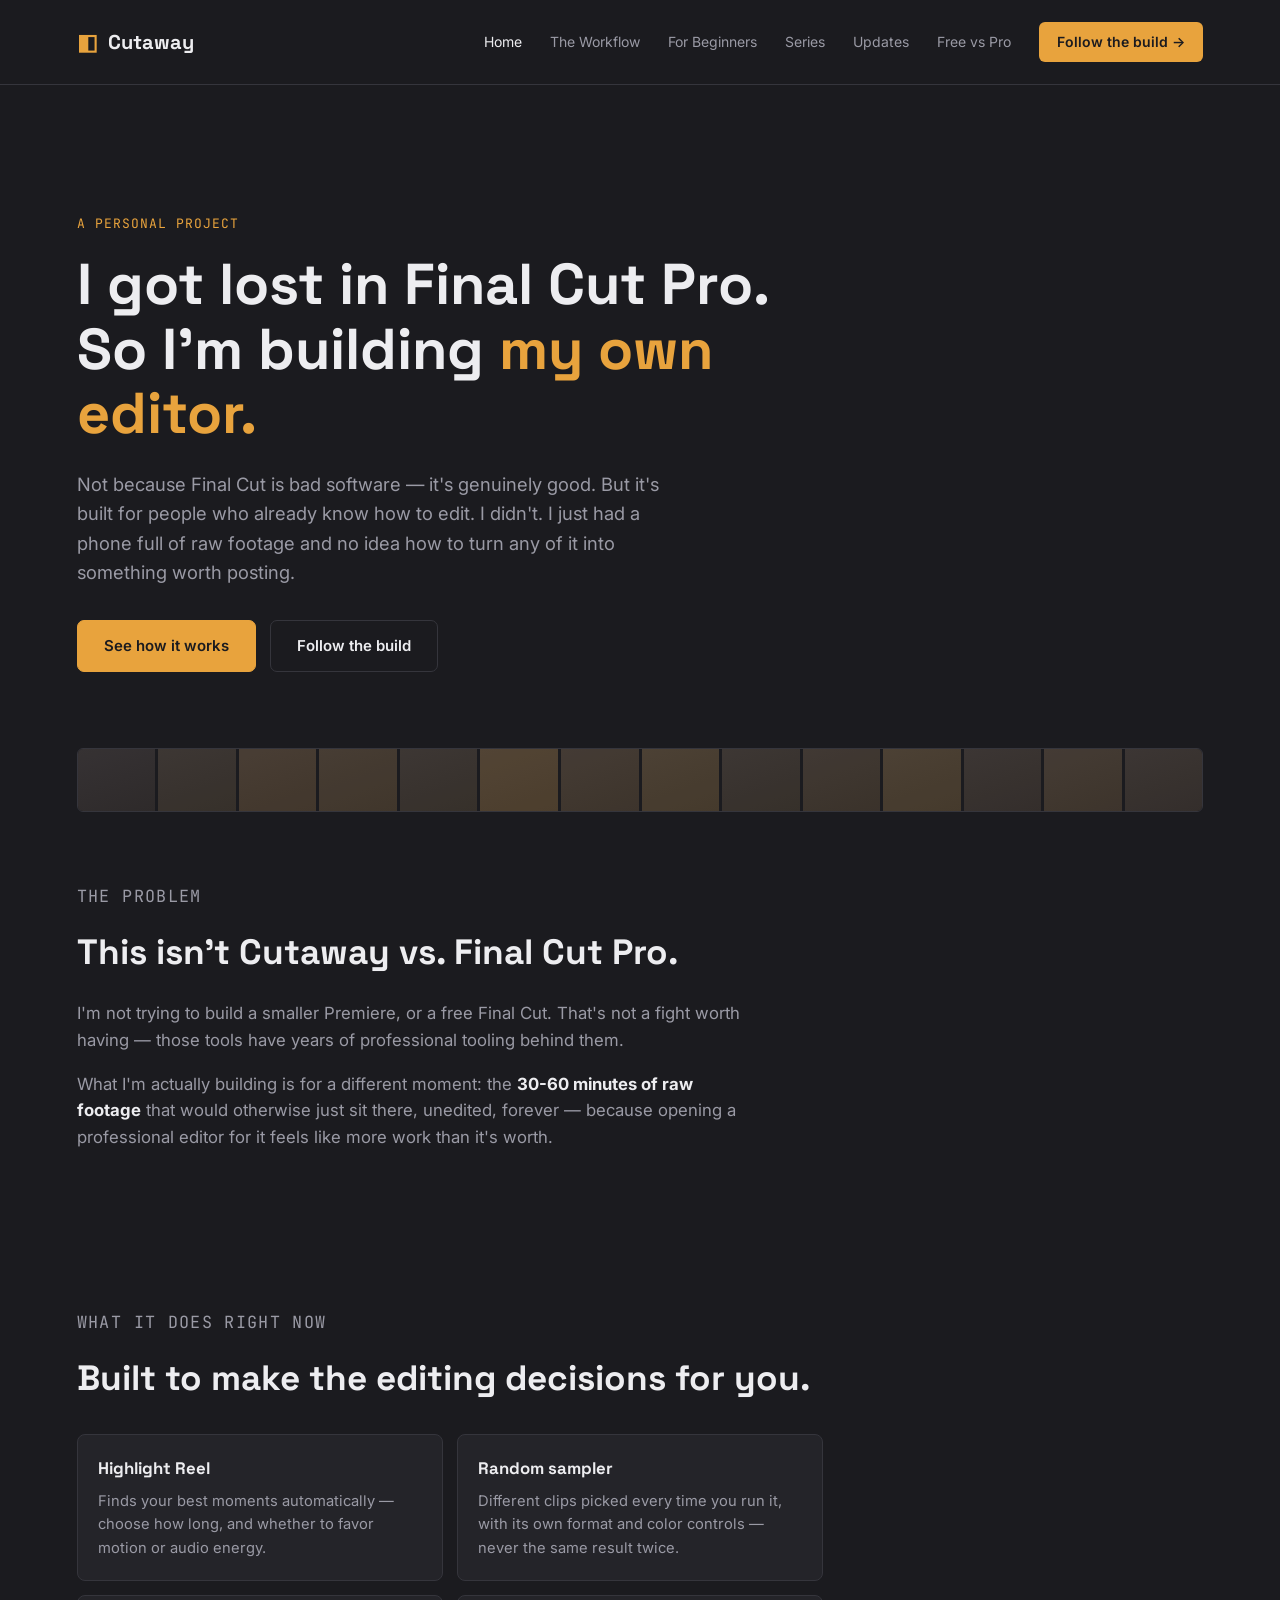
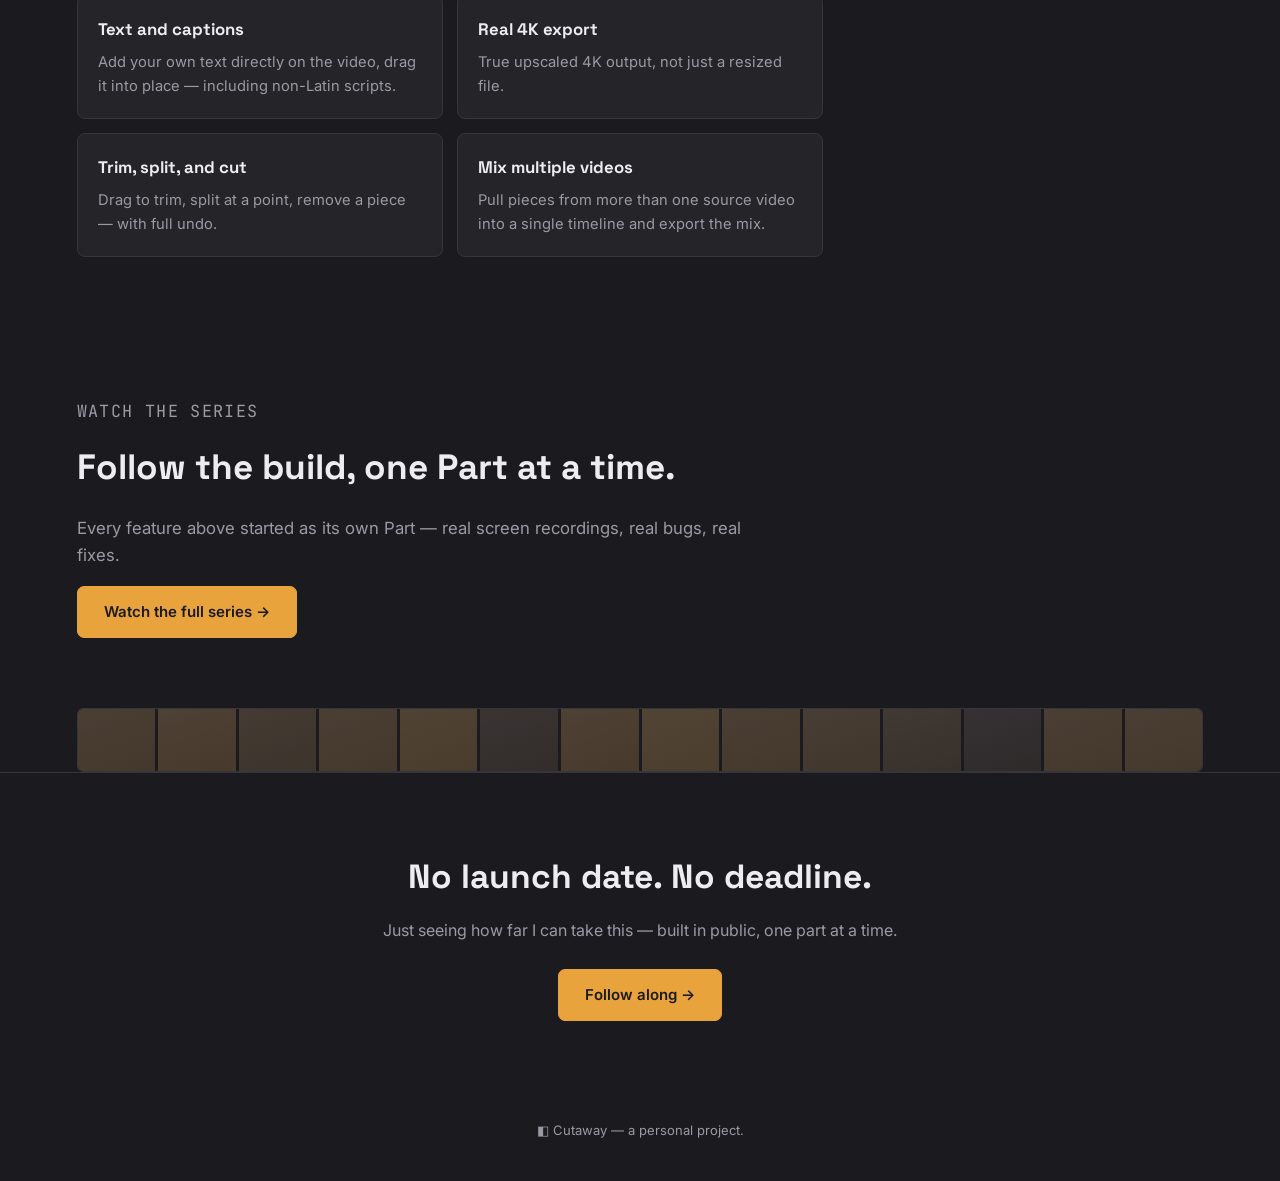
==== commit 4d3dfd14: "site update — cut dead air on hold, random sampler formatting, fade out, 4K detection" ====
--- a/index.html
+++ b/index.html
@@ -59,16 +59,12 @@
   <h2>Built to make the editing decisions for you.</h2>
   <div class="feature-grid">
     <div class="feature-card">
-      <h3>Cuts the dead air</h3>
-      <p>Finds and removes silence and pauses automatically — no more scrubbing to find where to cut.</p>
-    </div>
-    <div class="feature-card">
       <h3>Highlight Reel</h3>
       <p>Finds your best moments automatically — choose how long, and whether to favor motion or audio energy.</p>
     </div>
     <div class="feature-card">
       <h3>Random sampler</h3>
-      <p>Different clips picked every time you run it — never the same result twice.</p>
+      <p>Different clips picked every time you run it, with its own format and color controls — never the same result twice.</p>
     </div>
     <div class="feature-card">
       <h3>Text and captions</h3>
